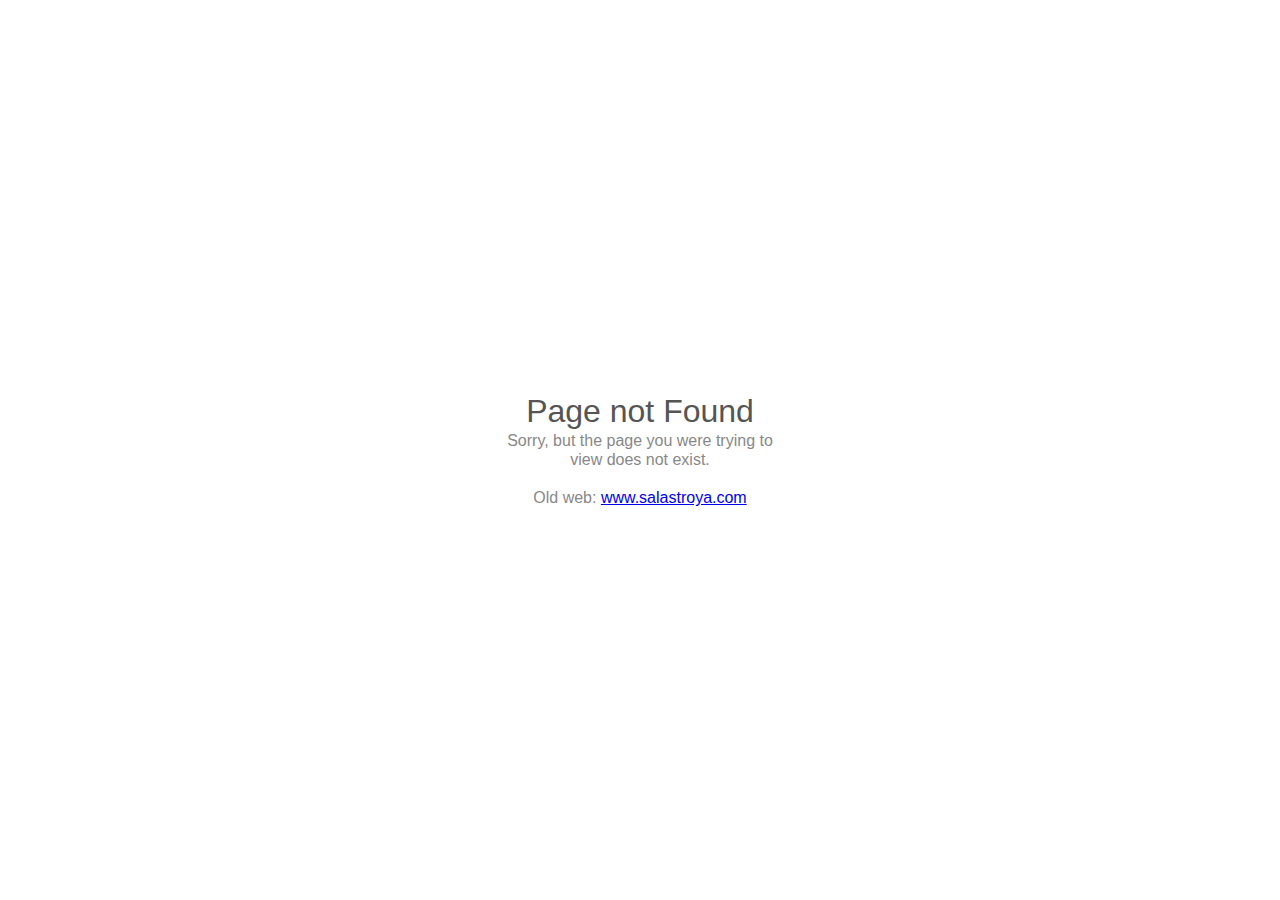
==== index.html @ 86123917 "Create Temp-Home" ====
<!doctype html>
<html lang="en">
<head>
    <meta charset="utf-8">
    <title>Page Not Found</title>
    <meta name="viewport" content="width=device-width, initial-scale=1">
    <style>
        * {
            line-height: 1.2;
            margin: 0;
        }
        html {
            color: #888;
            display: table;
            font-family: sans-serif;
            height: 100%;
            text-align: center;
            width: 100%;
        }
        body {
            display: table-cell;
            vertical-align: middle;
            margin: 2em auto;
        }
        h1 {
            color: #555;
            font-size: 2em;
            font-weight: 400;
        }
        p {
            margin: 0 auto;
            width: 280px;
        }
        @media only screen and (max-width: 280px) {
            body, p {
                width: 95%;
            }
            h1 {
                font-size: 1.5em;
                margin: 0 0 0.3em;
            }
        }
    </style>
</head>
<body>
    <h1>Page not Found</h1>
    <p>Sorry, but the page you were trying to view does not exist.</p>
    <br>
    <p>Old web: <a href="https://www.salastroya.com">www.salastroya.com</a></p>
</body>
</html>
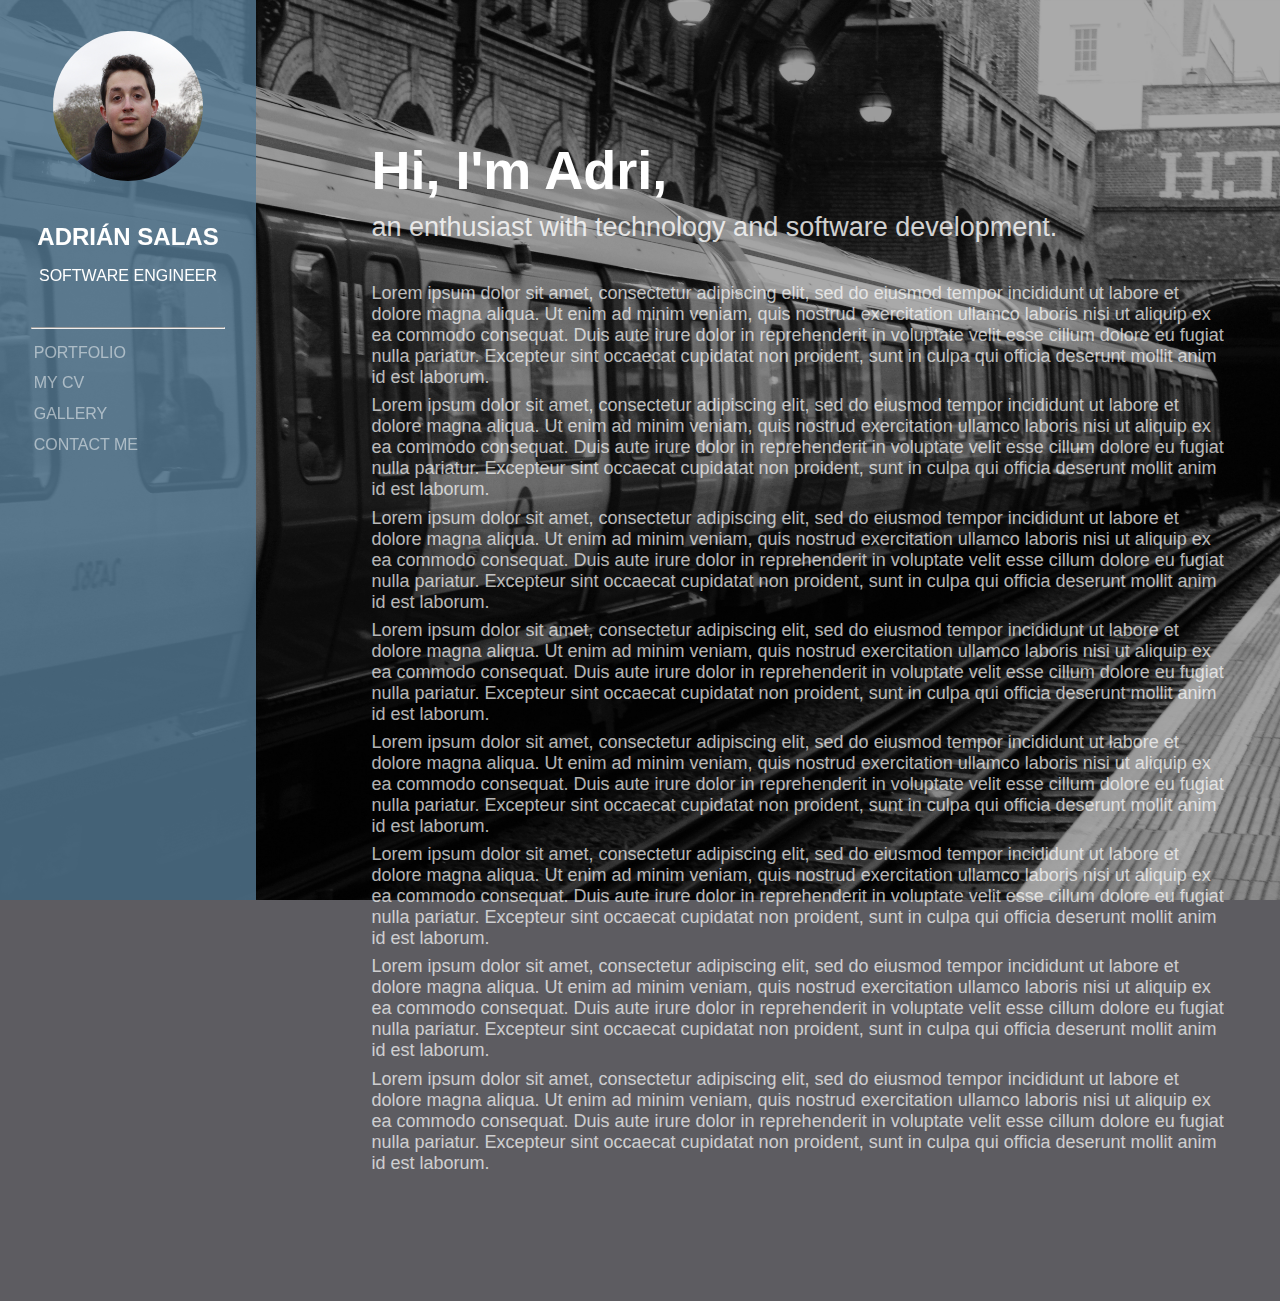
==== commit 2a120755: "Restore index" ====
--- a/index.html
+++ b/index.html
@@ -1,51 +1,238 @@
-<!doctype html>
-<html lang="en">
+<!DOCTYPE html>
+
+<!--
+    Color Pallete:
+    Grey:       #5D5C61
+    Green:      #379683
+    LightBlue:  #7395AE
+    Blue:       #557A95
+    Beige:      #B1A296
+  -->
+
+<html>
+
 <head>
     <meta charset="utf-8">
     <title>Page Not Found</title>
     <meta name="viewport" content="width=device-width, initial-scale=1">
+    <link rel="stylesheet" href="https://use.fontawesome.com/releases/v5.7.2/css/all.css"
+        integrity="sha384-fnmOCqbTlWIlj8LyTjo7mOUStjsKC4pOpQbqyi7RrhN7udi9RwhKkMHpvLbHG9Sr" crossorigin="anonymous">
     <style>
-        * {
-            line-height: 1.2;
-            margin: 0;
-        }
         html {
-            color: #888;
-            display: table;
-            font-family: sans-serif;
-            height: 100%;
+            font-family: Helvetica Neue, Helvetica, Arial, sans-serif;
+            background: url("images/background.jpg") no-repeat top center fixed;
+            -webkit-background-size: cover;
+            -moz-background-size: cover;
+            -o-background-size: cover;
+            background-size: cover;
+            background-color: #5D5C61;
+        }
+
+        .aside {
+            top: 0;
+            bottom: 0;
+            left: 0;
+            position: fixed;
+            overflow: hidden;
+            width: 20%;
+            color: #fff;
+            text-align: left;
+            background-color: #557A95CC;
+        }
+
+        .inner {
+            position: relative;
+            padding: 12%;
+            align-content: center;
+        }
+
+        .cardbox {
+            position: relative;
             text-align: center;
-            width: 100%;
-        }
-        body {
-            display: table-cell;
-            vertical-align: middle;
-            margin: 2em auto;
-        }
-        h1 {
-            color: #555;
-            font-size: 2em;
-            font-weight: 400;
-        }
-        p {
-            margin: 0 auto;
-            width: 280px;
-        }
-        @media only screen and (max-width: 280px) {
-            body, p {
-                width: 95%;
-            }
-            h1 {
-                font-size: 1.5em;
-                margin: 0 0 0.3em;
-            }
+            display: block;
+            -webkit-font-smoothing: antialiased;
+            color: inherit;
+            text-decoration: none;
+        }
+        .cardbox:hover {
+            text-decoration: none;
+        }
+        .cardbox-avatar {
+            border-radius: 50%;
+        }
+        .cardbox-h2 {
+            margin-bottom: 0.2em;
+        }
+
+        .navbar {
+            line-height: 20pt;
+        }
+
+        .navlink {
+            color: #fff;
+            text-decoration: none;
+            opacity: 0.5;
+        }
+
+        .navlink:hover {
+            opacity: 1;
+        }
+
+        .navlink-selected {
+            color: #fff;
+            text-decoration: none;
+            opacity: 1;
+        }
+
+        .social {
+            font-size: 24px;
+            text-decoration: none;
+        }
+
+        .icon {
+            color: #fff;
+            padding-right: 2px;
+            opacity: 0.5;
+        }
+
+        .icon:hover {
+            opacity: 1;
+        }
+
+        .main {
+            margin-left: 25%;
+            font-size: 18px;
+        }
+
+        .home {
+            padding: 10% 5%;
+            color: #fff;
+        }
+
+        .home-title {
+            display: block;
+            font-size: 3em;
+            margin-top: 0.67em;
+            margin-bottom: 0.2em;
+            margin-left: 0;
+            margin-right: 0;
+        }
+
+        .home-subtitle {
+            display: block;
+            font-size: 1.5em;
+            margin-top: 0em;
+            margin-bottom: 1.5em;
+            margin-left: 0;
+            margin-right: 0;
+            opacity: 0.8;
+        }
+
+        .home-p {
+            display: block;
+            font-size: 1em;
+            margin-top: 0.4em;
+            margin-bottom: 0.2em;
+            margin-left: 0;
+            margin-right: 0;
+            opacity: 0.7;
         }
     </style>
 </head>
+
 <body>
-    <h1>Page not Found</h1>
-    <p>Sorry, but the page you were trying to view does not exist.</p>
-    <br>
-    <p>Old web: <a href="https://www.salastroya.com">www.salastroya.com</a></p>
+    <div class='body'>
+        <aside class='aside'>
+            <div class='inner'>
+                <a class='cardbox' href='/'>
+                    <img class='cardbox-avatar' src='images/profile.jpg' width="150px"></img>
+                    <br>
+                    <br>
+                    <h2 class='cardbox-h2'>ADRIÁN SALAS</h2>
+                    <p>SOFTWARE ENGINEER</p>
+                </a>
+                <br>
+                <hr>
+                <div class='navbar'>
+                    <div class='links'>
+                        <table>
+                            <tr>
+                                <td><a href="/portfolio" class="navlink">PORTFOLIO</a></td>
+                            </tr>
+                            <tr>
+                                <td><a href="/" class="navlink">MY CV</a></td>
+                            </tr>
+                            <tr>
+                                <td><a href="/" class="navlink">GALLERY</a></td>
+                            </tr>
+                            <tr>
+                                <td><a href="/" class="navlink">CONTACT ME</a></td>
+                            </tr>
+                        </table>
+                    </div>
+                    <br>
+                    <div class='social'>
+                        <a class="icon" href="mailto:example@gmail.com"><i class="fas fa-envelope"></i></a>
+                        <a class="icon" href="#" target="_blank"><i class="fab fa-linkedin"></i></a>
+                        <a class="icon" href="https://www.github.com" target="_blank"><i
+                                class="fab fa-github-square"></i></a>
+                        <a class="icon" href="https://www.twitter.com" target="_blank"><i
+                                class="fab fa-twitter-square"></i></a>
+                    </div>
+
+                </div>
+
+            </div>
+        </aside>
+
+        <div class='main'>
+            <div class='home'>
+                <p class="home-title"><b>Hi, I'm Adri,</b></p>
+                <p class="home-subtitle">an enthusiast with technology and software development.</p>
+                <p class="home-p">Lorem ipsum dolor sit amet, consectetur adipiscing elit, sed do eiusmod tempor
+                    incididunt ut labore et dolore magna aliqua. Ut enim ad minim veniam, quis nostrud exercitation
+                    ullamco laboris nisi ut aliquip ex ea commodo consequat. Duis aute irure dolor in reprehenderit in
+                    voluptate velit esse cillum dolore eu fugiat nulla pariatur. Excepteur sint occaecat cupidatat non
+                    proident, sunt in culpa qui officia deserunt mollit anim id est laborum.</p>
+                    <p class="home-p">Lorem ipsum dolor sit amet, consectetur adipiscing elit, sed do eiusmod tempor
+                        incididunt ut labore et dolore magna aliqua. Ut enim ad minim veniam, quis nostrud exercitation
+                        ullamco laboris nisi ut aliquip ex ea commodo consequat. Duis aute irure dolor in reprehenderit in
+                        voluptate velit esse cillum dolore eu fugiat nulla pariatur. Excepteur sint occaecat cupidatat non
+                        proident, sunt in culpa qui officia deserunt mollit anim id est laborum.</p>
+                        <p class="home-p">Lorem ipsum dolor sit amet, consectetur adipiscing elit, sed do eiusmod tempor
+                            incididunt ut labore et dolore magna aliqua. Ut enim ad minim veniam, quis nostrud exercitation
+                            ullamco laboris nisi ut aliquip ex ea commodo consequat. Duis aute irure dolor in reprehenderit in
+                            voluptate velit esse cillum dolore eu fugiat nulla pariatur. Excepteur sint occaecat cupidatat non
+                            proident, sunt in culpa qui officia deserunt mollit anim id est laborum.</p>
+                            <p class="home-p">Lorem ipsum dolor sit amet, consectetur adipiscing elit, sed do eiusmod tempor
+                                incididunt ut labore et dolore magna aliqua. Ut enim ad minim veniam, quis nostrud exercitation
+                                ullamco laboris nisi ut aliquip ex ea commodo consequat. Duis aute irure dolor in reprehenderit in
+                                voluptate velit esse cillum dolore eu fugiat nulla pariatur. Excepteur sint occaecat cupidatat non
+                                proident, sunt in culpa qui officia deserunt mollit anim id est laborum.</p>
+                                <p class="home-p">Lorem ipsum dolor sit amet, consectetur adipiscing elit, sed do eiusmod tempor
+                                    incididunt ut labore et dolore magna aliqua. Ut enim ad minim veniam, quis nostrud exercitation
+                                    ullamco laboris nisi ut aliquip ex ea commodo consequat. Duis aute irure dolor in reprehenderit in
+                                    voluptate velit esse cillum dolore eu fugiat nulla pariatur. Excepteur sint occaecat cupidatat non
+                                    proident, sunt in culpa qui officia deserunt mollit anim id est laborum.</p>
+                                    <p class="home-p">Lorem ipsum dolor sit amet, consectetur adipiscing elit, sed do eiusmod tempor
+                                        incididunt ut labore et dolore magna aliqua. Ut enim ad minim veniam, quis nostrud exercitation
+                                        ullamco laboris nisi ut aliquip ex ea commodo consequat. Duis aute irure dolor in reprehenderit in
+                                        voluptate velit esse cillum dolore eu fugiat nulla pariatur. Excepteur sint occaecat cupidatat non
+                                        proident, sunt in culpa qui officia deserunt mollit anim id est laborum.</p>
+                                        <p class="home-p">Lorem ipsum dolor sit amet, consectetur adipiscing elit, sed do eiusmod tempor
+                                            incididunt ut labore et dolore magna aliqua. Ut enim ad minim veniam, quis nostrud exercitation
+                                            ullamco laboris nisi ut aliquip ex ea commodo consequat. Duis aute irure dolor in reprehenderit in
+                                            voluptate velit esse cillum dolore eu fugiat nulla pariatur. Excepteur sint occaecat cupidatat non
+                                            proident, sunt in culpa qui officia deserunt mollit anim id est laborum.</p>
+                                            <p class="home-p">Lorem ipsum dolor sit amet, consectetur adipiscing elit, sed do eiusmod tempor
+                                                incididunt ut labore et dolore magna aliqua. Ut enim ad minim veniam, quis nostrud exercitation
+                                                ullamco laboris nisi ut aliquip ex ea commodo consequat. Duis aute irure dolor in reprehenderit in
+                                                voluptate velit esse cillum dolore eu fugiat nulla pariatur. Excepteur sint occaecat cupidatat non
+                                                proident, sunt in culpa qui officia deserunt mollit anim id est laborum.</p>
+                <br>
+            </div>
+        </div>
+    </div>
 </body>
+
 </html>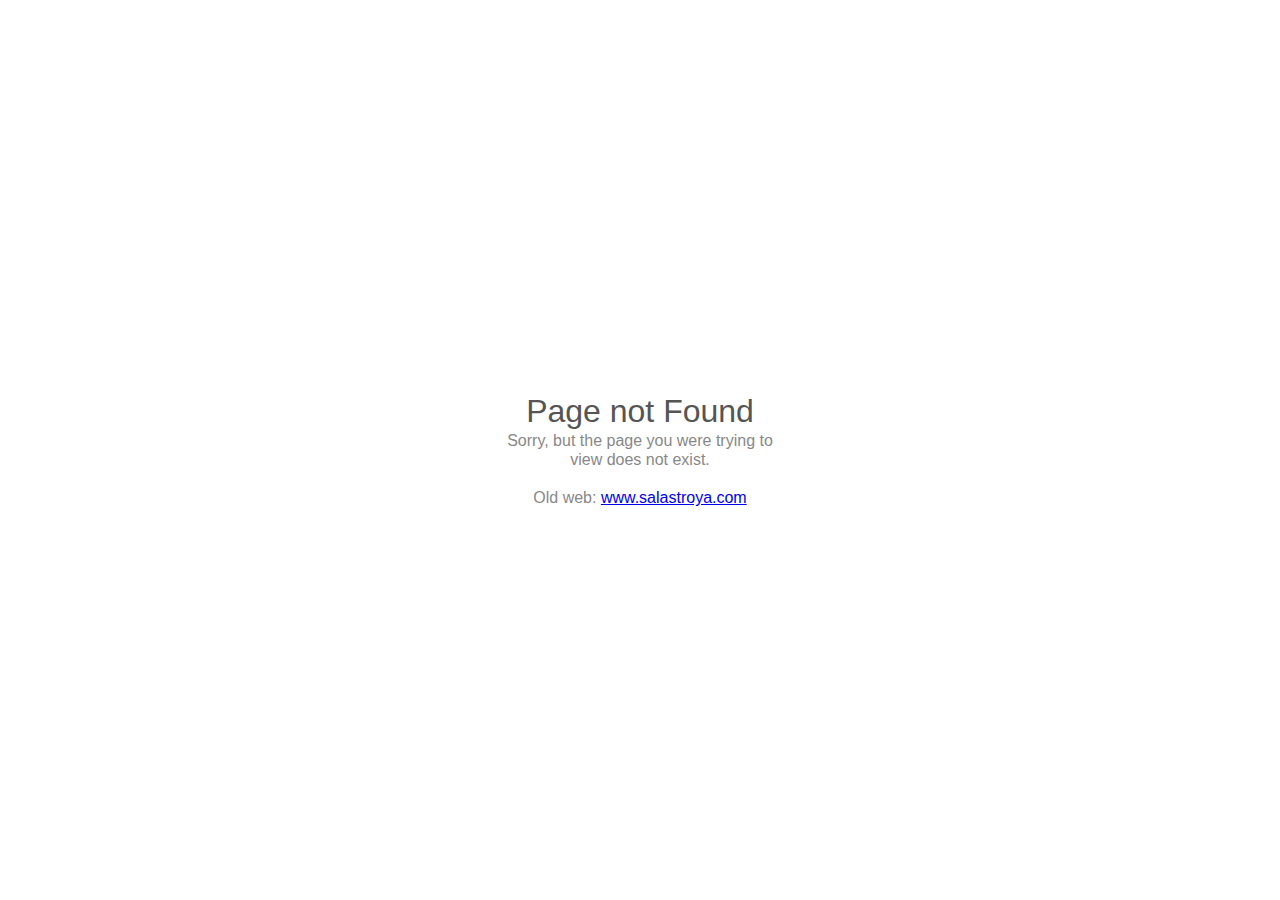
==== commit 6a5e3030: "Make 404 to index" ====
--- a/index.html
+++ b/index.html
@@ -1,238 +1,51 @@
-<!DOCTYPE html>
-
-<!--
-    Color Pallete:
-    Grey:       #5D5C61
-    Green:      #379683
-    LightBlue:  #7395AE
-    Blue:       #557A95
-    Beige:      #B1A296
-  -->
-
-<html>
-
+<!doctype html>
+<html lang="en">
 <head>
     <meta charset="utf-8">
     <title>Page Not Found</title>
     <meta name="viewport" content="width=device-width, initial-scale=1">
-    <link rel="stylesheet" href="https://use.fontawesome.com/releases/v5.7.2/css/all.css"
-        integrity="sha384-fnmOCqbTlWIlj8LyTjo7mOUStjsKC4pOpQbqyi7RrhN7udi9RwhKkMHpvLbHG9Sr" crossorigin="anonymous">
     <style>
+        * {
+            line-height: 1.2;
+            margin: 0;
+        }
         html {
-            font-family: Helvetica Neue, Helvetica, Arial, sans-serif;
-            background: url("images/background.jpg") no-repeat top center fixed;
-            -webkit-background-size: cover;
-            -moz-background-size: cover;
-            -o-background-size: cover;
-            background-size: cover;
-            background-color: #5D5C61;
+            color: #888;
+            display: table;
+            font-family: sans-serif;
+            height: 100%;
+            text-align: center;
+            width: 100%;
         }
-
-        .aside {
-            top: 0;
-            bottom: 0;
-            left: 0;
-            position: fixed;
-            overflow: hidden;
-            width: 20%;
-            color: #fff;
-            text-align: left;
-            background-color: #557A95CC;
+        body {
+            display: table-cell;
+            vertical-align: middle;
+            margin: 2em auto;
         }
-
-        .inner {
-            position: relative;
-            padding: 12%;
-            align-content: center;
+        h1 {
+            color: #555;
+            font-size: 2em;
+            font-weight: 400;
         }
-
-        .cardbox {
-            position: relative;
-            text-align: center;
-            display: block;
-            -webkit-font-smoothing: antialiased;
-            color: inherit;
-            text-decoration: none;
+        p {
+            margin: 0 auto;
+            width: 280px;
         }
-        .cardbox:hover {
-            text-decoration: none;
-        }
-        .cardbox-avatar {
-            border-radius: 50%;
-        }
-        .cardbox-h2 {
-            margin-bottom: 0.2em;
-        }
-
-        .navbar {
-            line-height: 20pt;
-        }
-
-        .navlink {
-            color: #fff;
-            text-decoration: none;
-            opacity: 0.5;
-        }
-
-        .navlink:hover {
-            opacity: 1;
-        }
-
-        .navlink-selected {
-            color: #fff;
-            text-decoration: none;
-            opacity: 1;
-        }
-
-        .social {
-            font-size: 24px;
-            text-decoration: none;
-        }
-
-        .icon {
-            color: #fff;
-            padding-right: 2px;
-            opacity: 0.5;
-        }
-
-        .icon:hover {
-            opacity: 1;
-        }
-
-        .main {
-            margin-left: 25%;
-            font-size: 18px;
-        }
-
-        .home {
-            padding: 10% 5%;
-            color: #fff;
-        }
-
-        .home-title {
-            display: block;
-            font-size: 3em;
-            margin-top: 0.67em;
-            margin-bottom: 0.2em;
-            margin-left: 0;
-            margin-right: 0;
-        }
-
-        .home-subtitle {
-            display: block;
-            font-size: 1.5em;
-            margin-top: 0em;
-            margin-bottom: 1.5em;
-            margin-left: 0;
-            margin-right: 0;
-            opacity: 0.8;
-        }
-
-        .home-p {
-            display: block;
-            font-size: 1em;
-            margin-top: 0.4em;
-            margin-bottom: 0.2em;
-            margin-left: 0;
-            margin-right: 0;
-            opacity: 0.7;
+        @media only screen and (max-width: 280px) {
+            body, p {
+                width: 95%;
+            }
+            h1 {
+                font-size: 1.5em;
+                margin: 0 0 0.3em;
+            }
         }
     </style>
 </head>
-
 <body>
-    <div class='body'>
-        <aside class='aside'>
-            <div class='inner'>
-                <a class='cardbox' href='/'>
-                    <img class='cardbox-avatar' src='images/profile.jpg' width="150px"></img>
-                    <br>
-                    <br>
-                    <h2 class='cardbox-h2'>ADRIÁN SALAS</h2>
-                    <p>SOFTWARE ENGINEER</p>
-                </a>
-                <br>
-                <hr>
-                <div class='navbar'>
-                    <div class='links'>
-                        <table>
-                            <tr>
-                                <td><a href="/portfolio" class="navlink">PORTFOLIO</a></td>
-                            </tr>
-                            <tr>
-                                <td><a href="/" class="navlink">MY CV</a></td>
-                            </tr>
-                            <tr>
-                                <td><a href="/" class="navlink">GALLERY</a></td>
-                            </tr>
-                            <tr>
-                                <td><a href="/" class="navlink">CONTACT ME</a></td>
-                            </tr>
-                        </table>
-                    </div>
-                    <br>
-                    <div class='social'>
-                        <a class="icon" href="mailto:example@gmail.com"><i class="fas fa-envelope"></i></a>
-                        <a class="icon" href="#" target="_blank"><i class="fab fa-linkedin"></i></a>
-                        <a class="icon" href="https://www.github.com" target="_blank"><i
-                                class="fab fa-github-square"></i></a>
-                        <a class="icon" href="https://www.twitter.com" target="_blank"><i
-                                class="fab fa-twitter-square"></i></a>
-                    </div>
-
-                </div>
-
-            </div>
-        </aside>
-
-        <div class='main'>
-            <div class='home'>
-                <p class="home-title"><b>Hi, I'm Adri,</b></p>
-                <p class="home-subtitle">an enthusiast with technology and software development.</p>
-                <p class="home-p">Lorem ipsum dolor sit amet, consectetur adipiscing elit, sed do eiusmod tempor
-                    incididunt ut labore et dolore magna aliqua. Ut enim ad minim veniam, quis nostrud exercitation
-                    ullamco laboris nisi ut aliquip ex ea commodo consequat. Duis aute irure dolor in reprehenderit in
-                    voluptate velit esse cillum dolore eu fugiat nulla pariatur. Excepteur sint occaecat cupidatat non
-                    proident, sunt in culpa qui officia deserunt mollit anim id est laborum.</p>
-                    <p class="home-p">Lorem ipsum dolor sit amet, consectetur adipiscing elit, sed do eiusmod tempor
-                        incididunt ut labore et dolore magna aliqua. Ut enim ad minim veniam, quis nostrud exercitation
-                        ullamco laboris nisi ut aliquip ex ea commodo consequat. Duis aute irure dolor in reprehenderit in
-                        voluptate velit esse cillum dolore eu fugiat nulla pariatur. Excepteur sint occaecat cupidatat non
-                        proident, sunt in culpa qui officia deserunt mollit anim id est laborum.</p>
-                        <p class="home-p">Lorem ipsum dolor sit amet, consectetur adipiscing elit, sed do eiusmod tempor
-                            incididunt ut labore et dolore magna aliqua. Ut enim ad minim veniam, quis nostrud exercitation
-                            ullamco laboris nisi ut aliquip ex ea commodo consequat. Duis aute irure dolor in reprehenderit in
-                            voluptate velit esse cillum dolore eu fugiat nulla pariatur. Excepteur sint occaecat cupidatat non
-                            proident, sunt in culpa qui officia deserunt mollit anim id est laborum.</p>
-                            <p class="home-p">Lorem ipsum dolor sit amet, consectetur adipiscing elit, sed do eiusmod tempor
-                                incididunt ut labore et dolore magna aliqua. Ut enim ad minim veniam, quis nostrud exercitation
-                                ullamco laboris nisi ut aliquip ex ea commodo consequat. Duis aute irure dolor in reprehenderit in
-                                voluptate velit esse cillum dolore eu fugiat nulla pariatur. Excepteur sint occaecat cupidatat non
-                                proident, sunt in culpa qui officia deserunt mollit anim id est laborum.</p>
-                                <p class="home-p">Lorem ipsum dolor sit amet, consectetur adipiscing elit, sed do eiusmod tempor
-                                    incididunt ut labore et dolore magna aliqua. Ut enim ad minim veniam, quis nostrud exercitation
-                                    ullamco laboris nisi ut aliquip ex ea commodo consequat. Duis aute irure dolor in reprehenderit in
-                                    voluptate velit esse cillum dolore eu fugiat nulla pariatur. Excepteur sint occaecat cupidatat non
-                                    proident, sunt in culpa qui officia deserunt mollit anim id est laborum.</p>
-                                    <p class="home-p">Lorem ipsum dolor sit amet, consectetur adipiscing elit, sed do eiusmod tempor
-                                        incididunt ut labore et dolore magna aliqua. Ut enim ad minim veniam, quis nostrud exercitation
-                                        ullamco laboris nisi ut aliquip ex ea commodo consequat. Duis aute irure dolor in reprehenderit in
-                                        voluptate velit esse cillum dolore eu fugiat nulla pariatur. Excepteur sint occaecat cupidatat non
-                                        proident, sunt in culpa qui officia deserunt mollit anim id est laborum.</p>
-                                        <p class="home-p">Lorem ipsum dolor sit amet, consectetur adipiscing elit, sed do eiusmod tempor
-                                            incididunt ut labore et dolore magna aliqua. Ut enim ad minim veniam, quis nostrud exercitation
-                                            ullamco laboris nisi ut aliquip ex ea commodo consequat. Duis aute irure dolor in reprehenderit in
-                                            voluptate velit esse cillum dolore eu fugiat nulla pariatur. Excepteur sint occaecat cupidatat non
-                                            proident, sunt in culpa qui officia deserunt mollit anim id est laborum.</p>
-                                            <p class="home-p">Lorem ipsum dolor sit amet, consectetur adipiscing elit, sed do eiusmod tempor
-                                                incididunt ut labore et dolore magna aliqua. Ut enim ad minim veniam, quis nostrud exercitation
-                                                ullamco laboris nisi ut aliquip ex ea commodo consequat. Duis aute irure dolor in reprehenderit in
-                                                voluptate velit esse cillum dolore eu fugiat nulla pariatur. Excepteur sint occaecat cupidatat non
-                                                proident, sunt in culpa qui officia deserunt mollit anim id est laborum.</p>
-                <br>
-            </div>
-        </div>
-    </div>
+    <h1>Page not Found</h1>
+    <p>Sorry, but the page you were trying to view does not exist.</p>
+    <br>
+    <p>Old web: <a href="https://www.salastroya.com">www.salastroya.com</a></p>
 </body>
-
 </html>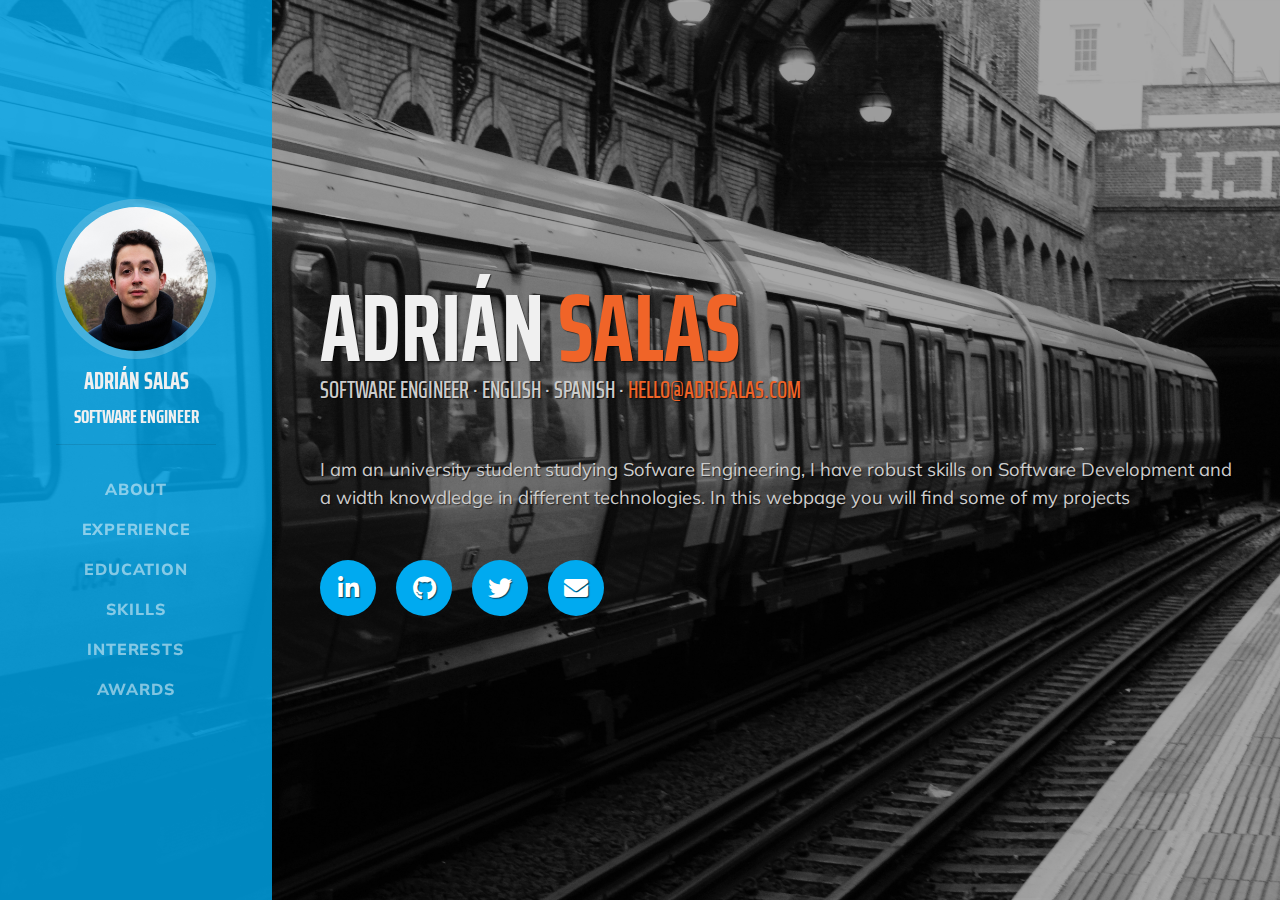
==== commit d993ae56: "HomePage updated" ====
--- a/index.html
+++ b/index.html
@@ -1,51 +1,108 @@
-<!doctype html>
+<!DOCTYPE html>
 <html lang="en">
+
 <head>
-    <meta charset="utf-8">
-    <title>Page Not Found</title>
-    <meta name="viewport" content="width=device-width, initial-scale=1">
-    <style>
-        * {
-            line-height: 1.2;
-            margin: 0;
-        }
-        html {
-            color: #888;
-            display: table;
-            font-family: sans-serif;
-            height: 100%;
-            text-align: center;
-            width: 100%;
-        }
-        body {
-            display: table-cell;
-            vertical-align: middle;
-            margin: 2em auto;
-        }
-        h1 {
-            color: #555;
-            font-size: 2em;
-            font-weight: 400;
-        }
-        p {
-            margin: 0 auto;
-            width: 280px;
-        }
-        @media only screen and (max-width: 280px) {
-            body, p {
-                width: 95%;
-            }
-            h1 {
-                font-size: 1.5em;
-                margin: 0 0 0.3em;
-            }
-        }
-    </style>
+
+  <meta charset="utf-8">
+  <meta name="viewport" content="width=device-width, initial-scale=1, shrink-to-fit=no">
+  <meta name="description"
+    content="Adrián Salas Troya is a Software Engineer specialized in agile methodologies. This webpage is his portfolio">
+  <meta name="keywords" content="Adrián, Salas, Troya, Software, Engineer">
+  <meta name="author" content="Adrian Salas">
+
+  <title>Adrian Salas - About</title>
+
+  <link href="dist/bootstrap/css/bootstrap.min.css" rel="stylesheet">
+  <link href="https://fonts.googleapis.com/css?family=Saira+Extra+Condensed:500,700" rel="stylesheet">
+  <link href="https://fonts.googleapis.com/css?family=Muli:400,400i,800,800i" rel="stylesheet">
+  <link href="dist/fontawesome-free/css/all.min.css" rel="stylesheet">
+  <link href="css/home.css" rel="stylesheet">
+
 </head>
-<body>
-    <h1>Page not Found</h1>
-    <p>Sorry, but the page you were trying to view does not exist.</p>
-    <br>
-    <p>Old web: <a href="https://www.salastroya.com">www.salastroya.com</a></p>
+
+<body id="page-top bg">
+  <nav class="navbar navbar-expand-lg navbar-dark bg-primary fixed-top" id="sideNav">
+    <a class="navbar-brand js-scroll-trigger" href="#">
+      <span class="d-block d-lg-none">Adrián Salas</span>
+      <span class="d-none d-lg-block">
+        <img class="img-fluid img-profile rounded-circle mx-auto mb-2" src="img/profile2.jpg" alt="">
+        <h4>ADRIÁN SALAS</h4>
+        <h5>SOFTWARE ENGINEER</h5>
+        <hr>
+      </span>
+    </a>
+    <button class="navbar-toggler" type="button" data-toggle="collapse" data-target="#navbarSupportedContent"
+      aria-controls="navbarSupportedContent" aria-expanded="false" aria-label="Toggle navigation">
+      <span class="navbar-toggler-icon"></span>
+    </button>
+    <div class="collapse navbar-collapse" id="navbarSupportedContent">
+      <ul class="navbar-nav">
+        <li class="nav-item">
+          <a class="nav-link js-scroll-trigger" href="#about">About</a>
+        </li>
+        <li class="nav-item">
+          <a class="nav-link js-scroll-trigger" href="#experience">Experience</a>
+        </li>
+        <li class="nav-item">
+          <a class="nav-link js-scroll-trigger" href="#education">Education</a>
+        </li>
+        <li class="nav-item">
+          <a class="nav-link js-scroll-trigger" href="#skills">Skills</a>
+        </li>
+        <li class="nav-item">
+          <a class="nav-link js-scroll-trigger" href="#interests">Interests</a>
+        </li>
+        <li class="nav-item">
+          <a class="nav-link js-scroll-trigger" href="#awards">Awards</a>
+        </li>
+      </ul>
+    </div>
+  </nav>
+
+  <div class="container-fluid p-0 main-text-home">
+
+    <section class="resume-section p-3 p-lg-5 d-flex align-items-center" id="about">
+      <div class="w-100">
+        <h1 class="mb-0">Adrián
+          <span class="text-primary">Salas</span>
+        </h1>
+        <div class="subheading mb-5">Software Engineer · English · Spanish ·
+          <a id='email'></a>
+        </div>
+        <p class="lead mb-5">I am an university student studying Sofware Engineering, I have robust skills on Software
+          Development and a width knowdledge in different technologies. In this webpage you will find some of my
+          projects</p>
+        <div class="social-icons">
+          <a href="https://es.linkedin.com/in/adrisalas">
+            <i class="fab fa-linkedin-in"></i>
+          </a>
+          <a href="https://github.com/adrisalas">
+            <i class="fab fa-github"></i>
+          </a>
+          <a href="https://twitter.com/adrisalas_">
+            <i class="fab fa-twitter"></i>
+          </a>
+          <a id='emailIcon'>
+            <i class="fa fa-envelope"></i>
+          </a>
+        </div>
+      </div>
+    </section>
+
+  </div>
+
 </body>
+<script src="dist/jquery/jquery.min.js"></script>
+<script src="dist/bootstrap/js/bootstrap.bundle.min.js"></script>
+<script src="dist/jquery-easing/jquery.easing.min.js"></script>
+<script src="js/postcard.js"></script>
+<script>
+  var a = document.getElementById("email");
+  var linkText = postcard();
+  a.innerHTML = linkText;
+  a.href = "mailto:" + linkText;
+  a = document.getElementById("emailIcon");
+  a.href = "mailto:" + linkText;
+</script>
+
 </html>--- a/dist/fontawesome-free/css/all.min.css
+++ b/dist/fontawesome-free/css/all.min.css
@@ -0,0 +1,5 @@
+/*!
+ * Font Awesome Free 5.8.1 by @fontawesome - https://fontawesome.com
+ * License - https://fontawesome.com/license/free (Icons: CC BY 4.0, Fonts: SIL OFL 1.1, Code: MIT License)
+ */
+.fa,.fab,.fal,.far,.fas{-moz-osx-font-smoothing:grayscale;-webkit-font-smoothing:antialiased;display:inline-block;font-style:normal;font-variant:normal;text-rendering:auto;line-height:1}.fa-lg{font-size:1.33333em;line-height:.75em;vertical-align:-.0667em}.fa-xs{font-size:.75em}.fa-sm{font-size:.875em}.fa-1x{font-size:1em}.fa-2x{font-size:2em}.fa-3x{font-size:3em}.fa-4x{font-size:4em}.fa-5x{font-size:5em}.fa-6x{font-size:6em}.fa-7x{font-size:7em}.fa-8x{font-size:8em}.fa-9x{font-size:9em}.fa-10x{font-size:10em}.fa-fw{text-align:center;width:1.25em}.fa-ul{list-style-type:none;margin-left:2.5em;padding-left:0}.fa-ul>li{position:relative}.fa-li{left:-2em;position:absolute;text-align:center;width:2em;line-height:inherit}.fa-border{border:.08em solid #eee;border-radius:.1em;padding:.2em .25em .15em}.fa-pull-left{float:left}.fa-pull-right{float:right}.fa.fa-pull-left,.fab.fa-pull-left,.fal.fa-pull-left,.far.fa-pull-left,.fas.fa-pull-left{margin-right:.3em}.fa.fa-pull-right,.fab.fa-pull-right,.fal.fa-pull-right,.far.fa-pull-right,.fas.fa-pull-right{margin-left:.3em}.fa-spin{animation:fa-spin 2s infinite linear}.fa-pulse{animation:fa-spin 1s infinite steps(8)}@keyframes fa-spin{0%{transform:rotate(0deg)}to{transform:rotate(1turn)}}.fa-rotate-90{-ms-filter:"progid:DXImageTransform.Microsoft.BasicImage(rotation=1)";transform:rotate(90deg)}.fa-rotate-180{-ms-filter:"progid:DXImageTransform.Microsoft.BasicImage(rotation=2)";transform:rotate(180deg)}.fa-rotate-270{-ms-filter:"progid:DXImageTransform.Microsoft.BasicImage(rotation=3)";transform:rotate(270deg)}.fa-flip-horizontal{-ms-filter:"progid:DXImageTransform.Microsoft.BasicImage(rotation=0, mirror=1)";transform:scaleX(-1)}.fa-flip-vertical{transform:scaleY(-1)}.fa-flip-both,.fa-flip-horizontal.fa-flip-vertical,.fa-flip-vertical{-ms-filter:"progid:DXImageTransform.Microsoft.BasicImage(rotation=2, mirror=1)"}.fa-flip-both,.fa-flip-horizontal.fa-flip-vertical{transform:scale(-1)}:root .fa-flip-both,:root .fa-flip-horizontal,:root .fa-flip-vertical,:root .fa-rotate-90,:root .fa-rotate-180,:root .fa-rotate-270{filter:none}.fa-stack{display:inline-block;height:2em;line-height:2em;position:relative;vertical-align:middle;width:2.5em}.fa-stack-1x,.fa-stack-2x{left:0;position:absolute;text-align:center;width:100%}.fa-stack-1x{line-height:inherit}.fa-stack-2x{font-size:2em}.fa-inverse{color:#fff}.fa-500px:before{content:"\f26e"}.fa-accessible-icon:before{content:"\f368"}.fa-accusoft:before{content:"\f369"}.fa-acquisitions-incorporated:before{content:"\f6af"}.fa-ad:before{content:"\f641"}.fa-address-book:before{content:"\f2b9"}.fa-address-card:before{content:"\f2bb"}.fa-adjust:before{content:"\f042"}.fa-adn:before{content:"\f170"}.fa-adobe:before{content:"\f778"}.fa-adversal:before{content:"\f36a"}.fa-affiliatetheme:before{content:"\f36b"}.fa-air-freshener:before{content:"\f5d0"}.fa-airbnb:before{content:"\f834"}.fa-algolia:before{content:"\f36c"}.fa-align-center:before{content:"\f037"}.fa-align-justify:before{content:"\f039"}.fa-align-left:before{content:"\f036"}.fa-align-right:before{content:"\f038"}.fa-alipay:before{content:"\f642"}.fa-allergies:before{content:"\f461"}.fa-amazon:before{content:"\f270"}.fa-amazon-pay:before{content:"\f42c"}.fa-ambulance:before{content:"\f0f9"}.fa-american-sign-language-interpreting:before{content:"\f2a3"}.fa-amilia:before{content:"\f36d"}.fa-anchor:before{content:"\f13d"}.fa-android:before{content:"\f17b"}.fa-angellist:before{content:"\f209"}.fa-angle-double-down:before{content:"\f103"}.fa-angle-double-left:before{content:"\f100"}.fa-angle-double-right:before{content:"\f101"}.fa-angle-double-up:before{content:"\f102"}.fa-angle-down:before{content:"\f107"}.fa-angle-left:before{content:"\f104"}.fa-angle-right:before{content:"\f105"}.fa-angle-up:before{content:"\f106"}.fa-angry:before{content:"\f556"}.fa-angrycreative:before{content:"\f36e"}.fa-angular:before{content:"\f420"}.fa-ankh:before{content:"\f644"}.fa-app-store:before{content:"\f36f"}.fa-app-store-ios:before{content:"\f370"}.fa-apper:before{content:"\f371"}.fa-apple:before{content:"\f179"}.fa-apple-alt:before{content:"\f5d1"}.fa-apple-pay:before{content:"\f415"}.fa-archive:before{content:"\f187"}.fa-archway:before{content:"\f557"}.fa-arrow-alt-circle-down:before{content:"\f358"}.fa-arrow-alt-circle-left:before{content:"\f359"}.fa-arrow-alt-circle-right:before{content:"\f35a"}.fa-arrow-alt-circle-up:before{content:"\f35b"}.fa-arrow-circle-down:before{content:"\f0ab"}.fa-arrow-circle-left:before{content:"\f0a8"}.fa-arrow-circle-right:before{content:"\f0a9"}.fa-arrow-circle-up:before{content:"\f0aa"}.fa-arrow-down:before{content:"\f063"}.fa-arrow-left:before{content:"\f060"}.fa-arrow-right:before{content:"\f061"}.fa-arrow-up:before{content:"\f062"}.fa-arrows-alt:before{content:"\f0b2"}.fa-arrows-alt-h:before{content:"\f337"}.fa-arrows-alt-v:before{content:"\f338"}.fa-artstation:before{content:"\f77a"}.fa-assistive-listening-systems:before{content:"\f2a2"}.fa-asterisk:before{content:"\f069"}.fa-asymmetrik:before{content:"\f372"}.fa-at:before{content:"\f1fa"}.fa-atlas:before{content:"\f558"}.fa-atlassian:before{content:"\f77b"}.fa-atom:before{content:"\f5d2"}.fa-audible:before{content:"\f373"}.fa-audio-description:before{content:"\f29e"}.fa-autoprefixer:before{content:"\f41c"}.fa-avianex:before{content:"\f374"}.fa-aviato:before{content:"\f421"}.fa-award:before{content:"\f559"}.fa-aws:before{content:"\f375"}.fa-baby:before{content:"\f77c"}.fa-baby-carriage:before{content:"\f77d"}.fa-backspace:before{content:"\f55a"}.fa-backward:before{content:"\f04a"}.fa-bacon:before{content:"\f7e5"}.fa-balance-scale:before{content:"\f24e"}.fa-ban:before{content:"\f05e"}.fa-band-aid:before{content:"\f462"}.fa-bandcamp:before{content:"\f2d5"}.fa-barcode:before{content:"\f02a"}.fa-bars:before{content:"\f0c9"}.fa-baseball-ball:before{content:"\f433"}.fa-basketball-ball:before{content:"\f434"}.fa-bath:before{content:"\f2cd"}.fa-battery-empty:before{content:"\f244"}.fa-battery-full:before{content:"\f240"}.fa-battery-half:before{content:"\f242"}.fa-battery-quarter:before{content:"\f243"}.fa-battery-three-quarters:before{content:"\f241"}.fa-battle-net:before{content:"\f835"}.fa-bed:before{content:"\f236"}.fa-beer:before{content:"\f0fc"}.fa-behance:before{content:"\f1b4"}.fa-behance-square:before{content:"\f1b5"}.fa-bell:before{content:"\f0f3"}.fa-bell-slash:before{content:"\f1f6"}.fa-bezier-curve:before{content:"\f55b"}.fa-bible:before{content:"\f647"}.fa-bicycle:before{content:"\f206"}.fa-bimobject:before{content:"\f378"}.fa-binoculars:before{content:"\f1e5"}.fa-biohazard:before{content:"\f780"}.fa-birthday-cake:before{content:"\f1fd"}.fa-bitbucket:before{content:"\f171"}.fa-bitcoin:before{content:"\f379"}.fa-bity:before{content:"\f37a"}.fa-black-tie:before{content:"\f27e"}.fa-blackberry:before{content:"\f37b"}.fa-blender:before{content:"\f517"}.fa-blender-phone:before{content:"\f6b6"}.fa-blind:before{content:"\f29d"}.fa-blog:before{content:"\f781"}.fa-blogger:before{content:"\f37c"}.fa-blogger-b:before{content:"\f37d"}.fa-bluetooth:before{content:"\f293"}.fa-bluetooth-b:before{content:"\f294"}.fa-bold:before{content:"\f032"}.fa-bolt:before{content:"\f0e7"}.fa-bomb:before{content:"\f1e2"}.fa-bone:before{content:"\f5d7"}.fa-bong:before{content:"\f55c"}.fa-book:before{content:"\f02d"}.fa-book-dead:before{content:"\f6b7"}.fa-book-medical:before{content:"\f7e6"}.fa-book-open:before{content:"\f518"}.fa-book-reader:before{content:"\f5da"}.fa-bookmark:before{content:"\f02e"}.fa-bootstrap:before{content:"\f836"}.fa-bowling-ball:before{content:"\f436"}.fa-box:before{content:"\f466"}.fa-box-open:before{content:"\f49e"}.fa-boxes:before{content:"\f468"}.fa-braille:before{content:"\f2a1"}.fa-brain:before{content:"\f5dc"}.fa-bread-slice:before{content:"\f7ec"}.fa-briefcase:before{content:"\f0b1"}.fa-briefcase-medical:before{content:"\f469"}.fa-broadcast-tower:before{content:"\f519"}.fa-broom:before{content:"\f51a"}.fa-brush:before{content:"\f55d"}.fa-btc:before{content:"\f15a"}.fa-buffer:before{content:"\f837"}.fa-bug:before{content:"\f188"}.fa-building:before{content:"\f1ad"}.fa-bullhorn:before{content:"\f0a1"}.fa-bullseye:before{content:"\f140"}.fa-burn:before{content:"\f46a"}.fa-buromobelexperte:before{content:"\f37f"}.fa-bus:before{content:"\f207"}.fa-bus-alt:before{content:"\f55e"}.fa-business-time:before{content:"\f64a"}.fa-buysellads:before{content:"\f20d"}.fa-calculator:before{content:"\f1ec"}.fa-calendar:before{content:"\f133"}.fa-calendar-alt:before{content:"\f073"}.fa-calendar-check:before{content:"\f274"}.fa-calendar-day:before{content:"\f783"}.fa-calendar-minus:before{content:"\f272"}.fa-calendar-plus:before{content:"\f271"}.fa-calendar-times:before{content:"\f273"}.fa-calendar-week:before{content:"\f784"}.fa-camera:before{content:"\f030"}.fa-camera-retro:before{content:"\f083"}.fa-campground:before{content:"\f6bb"}.fa-canadian-maple-leaf:before{content:"\f785"}.fa-candy-cane:before{content:"\f786"}.fa-cannabis:before{content:"\f55f"}.fa-capsules:before{content:"\f46b"}.fa-car:before{content:"\f1b9"}.fa-car-alt:before{content:"\f5de"}.fa-car-battery:before{content:"\f5df"}.fa-car-crash:before{content:"\f5e1"}.fa-car-side:before{content:"\f5e4"}.fa-caret-down:before{content:"\f0d7"}.fa-caret-left:before{content:"\f0d9"}.fa-caret-right:before{content:"\f0da"}.fa-caret-square-down:before{content:"\f150"}.fa-caret-square-left:before{content:"\f191"}.fa-caret-square-right:before{content:"\f152"}.fa-caret-square-up:before{content:"\f151"}.fa-caret-up:before{content:"\f0d8"}.fa-carrot:before{content:"\f787"}.fa-cart-arrow-down:before{content:"\f218"}.fa-cart-plus:before{content:"\f217"}.fa-cash-register:before{content:"\f788"}.fa-cat:before{content:"\f6be"}.fa-cc-amazon-pay:before{content:"\f42d"}.fa-cc-amex:before{content:"\f1f3"}.fa-cc-apple-pay:before{content:"\f416"}.fa-cc-diners-club:before{content:"\f24c"}.fa-cc-discover:before{content:"\f1f2"}.fa-cc-jcb:before{content:"\f24b"}.fa-cc-mastercard:before{content:"\f1f1"}.fa-cc-paypal:before{content:"\f1f4"}.fa-cc-stripe:before{content:"\f1f5"}.fa-cc-visa:before{content:"\f1f0"}.fa-centercode:before{content:"\f380"}.fa-centos:before{content:"\f789"}.fa-certificate:before{content:"\f0a3"}.fa-chair:before{content:"\f6c0"}.fa-chalkboard:before{content:"\f51b"}.fa-chalkboard-teacher:before{content:"\f51c"}.fa-charging-station:before{content:"\f5e7"}.fa-chart-area:before{content:"\f1fe"}.fa-chart-bar:before{content:"\f080"}.fa-chart-line:before{content:"\f201"}.fa-chart-pie:before{content:"\f200"}.fa-check:before{content:"\f00c"}.fa-check-circle:before{content:"\f058"}.fa-check-double:before{content:"\f560"}.fa-check-square:before{content:"\f14a"}.fa-cheese:before{content:"\f7ef"}.fa-chess:before{content:"\f439"}.fa-chess-bishop:before{content:"\f43a"}.fa-chess-board:before{content:"\f43c"}.fa-chess-king:before{content:"\f43f"}.fa-chess-knight:before{content:"\f441"}.fa-chess-pawn:before{content:"\f443"}.fa-chess-queen:before{content:"\f445"}.fa-chess-rook:before{content:"\f447"}.fa-chevron-circle-down:before{content:"\f13a"}.fa-chevron-circle-left:before{content:"\f137"}.fa-chevron-circle-right:before{content:"\f138"}.fa-chevron-circle-up:before{content:"\f139"}.fa-chevron-down:before{content:"\f078"}.fa-chevron-left:before{content:"\f053"}.fa-chevron-right:before{content:"\f054"}.fa-chevron-up:before{content:"\f077"}.fa-child:before{content:"\f1ae"}.fa-chrome:before{content:"\f268"}.fa-chromecast:before{content:"\f838"}.fa-church:before{content:"\f51d"}.fa-circle:before{content:"\f111"}.fa-circle-notch:before{content:"\f1ce"}.fa-city:before{content:"\f64f"}.fa-clinic-medical:before{content:"\f7f2"}.fa-clipboard:before{content:"\f328"}.fa-clipboard-check:before{content:"\f46c"}.fa-clipboard-list:before{content:"\f46d"}.fa-clock:before{content:"\f017"}.fa-clone:before{content:"\f24d"}.fa-closed-captioning:before{content:"\f20a"}.fa-cloud:before{content:"\f0c2"}.fa-cloud-download-alt:before{content:"\f381"}.fa-cloud-meatball:before{content:"\f73b"}.fa-cloud-moon:before{content:"\f6c3"}.fa-cloud-moon-rain:before{content:"\f73c"}.fa-cloud-rain:before{content:"\f73d"}.fa-cloud-showers-heavy:before{content:"\f740"}.fa-cloud-sun:before{content:"\f6c4"}.fa-cloud-sun-rain:before{content:"\f743"}.fa-cloud-upload-alt:before{content:"\f382"}.fa-cloudscale:before{content:"\f383"}.fa-cloudsmith:before{content:"\f384"}.fa-cloudversify:before{content:"\f385"}.fa-cocktail:before{content:"\f561"}.fa-code:before{content:"\f121"}.fa-code-branch:before{content:"\f126"}.fa-codepen:before{content:"\f1cb"}.fa-codiepie:before{content:"\f284"}.fa-coffee:before{content:"\f0f4"}.fa-cog:before{content:"\f013"}.fa-cogs:before{content:"\f085"}.fa-coins:before{content:"\f51e"}.fa-columns:before{content:"\f0db"}.fa-comment:before{content:"\f075"}.fa-comment-alt:before{content:"\f27a"}.fa-comment-dollar:before{content:"\f651"}.fa-comment-dots:before{content:"\f4ad"}.fa-comment-medical:before{content:"\f7f5"}.fa-comment-slash:before{content:"\f4b3"}.fa-comments:before{content:"\f086"}.fa-comments-dollar:before{content:"\f653"}.fa-compact-disc:before{content:"\f51f"}.fa-compass:before{content:"\f14e"}.fa-compress:before{content:"\f066"}.fa-compress-arrows-alt:before{content:"\f78c"}.fa-concierge-bell:before{content:"\f562"}.fa-confluence:before{content:"\f78d"}.fa-connectdevelop:before{content:"\f20e"}.fa-contao:before{content:"\f26d"}.fa-cookie:before{content:"\f563"}.fa-cookie-bite:before{content:"\f564"}.fa-copy:before{content:"\f0c5"}.fa-copyright:before{content:"\f1f9"}.fa-couch:before{content:"\f4b8"}.fa-cpanel:before{content:"\f388"}.fa-creative-commons:before{content:"\f25e"}.fa-creative-commons-by:before{content:"\f4e7"}.fa-creative-commons-nc:before{content:"\f4e8"}.fa-creative-commons-nc-eu:before{content:"\f4e9"}.fa-creative-commons-nc-jp:before{content:"\f4ea"}.fa-creative-commons-nd:before{content:"\f4eb"}.fa-creative-commons-pd:before{content:"\f4ec"}.fa-creative-commons-pd-alt:before{content:"\f4ed"}.fa-creative-commons-remix:before{content:"\f4ee"}.fa-creative-commons-sa:before{content:"\f4ef"}.fa-creative-commons-sampling:before{content:"\f4f0"}.fa-creative-commons-sampling-plus:before{content:"\f4f1"}.fa-creative-commons-share:before{content:"\f4f2"}.fa-creative-commons-zero:before{content:"\f4f3"}.fa-credit-card:before{content:"\f09d"}.fa-critical-role:before{content:"\f6c9"}.fa-crop:before{content:"\f125"}.fa-crop-alt:before{content:"\f565"}.fa-cross:before{content:"\f654"}.fa-crosshairs:before{content:"\f05b"}.fa-crow:before{content:"\f520"}.fa-crown:before{content:"\f521"}.fa-crutch:before{content:"\f7f7"}.fa-css3:before{content:"\f13c"}.fa-css3-alt:before{content:"\f38b"}.fa-cube:before{content:"\f1b2"}.fa-cubes:before{content:"\f1b3"}.fa-cut:before{content:"\f0c4"}.fa-cuttlefish:before{content:"\f38c"}.fa-d-and-d:before{content:"\f38d"}.fa-d-and-d-beyond:before{content:"\f6ca"}.fa-dashcube:before{content:"\f210"}.fa-database:before{content:"\f1c0"}.fa-deaf:before{content:"\f2a4"}.fa-delicious:before{content:"\f1a5"}.fa-democrat:before{content:"\f747"}.fa-deploydog:before{content:"\f38e"}.fa-deskpro:before{content:"\f38f"}.fa-desktop:before{content:"\f108"}.fa-dev:before{content:"\f6cc"}.fa-deviantart:before{content:"\f1bd"}.fa-dharmachakra:before{content:"\f655"}.fa-dhl:before{content:"\f790"}.fa-diagnoses:before{content:"\f470"}.fa-diaspora:before{content:"\f791"}.fa-dice:before{content:"\f522"}.fa-dice-d20:before{content:"\f6cf"}.fa-dice-d6:before{content:"\f6d1"}.fa-dice-five:before{content:"\f523"}.fa-dice-four:before{content:"\f524"}.fa-dice-one:before{content:"\f525"}.fa-dice-six:before{content:"\f526"}.fa-dice-three:before{content:"\f527"}.fa-dice-two:before{content:"\f528"}.fa-digg:before{content:"\f1a6"}.fa-digital-ocean:before{content:"\f391"}.fa-digital-tachograph:before{content:"\f566"}.fa-directions:before{content:"\f5eb"}.fa-discord:before{content:"\f392"}.fa-discourse:before{content:"\f393"}.fa-divide:before{content:"\f529"}.fa-dizzy:before{content:"\f567"}.fa-dna:before{content:"\f471"}.fa-dochub:before{content:"\f394"}.fa-docker:before{content:"\f395"}.fa-dog:before{content:"\f6d3"}.fa-dollar-sign:before{content:"\f155"}.fa-dolly:before{content:"\f472"}.fa-dolly-flatbed:before{content:"\f474"}.fa-donate:before{content:"\f4b9"}.fa-door-closed:before{content:"\f52a"}.fa-door-open:before{content:"\f52b"}.fa-dot-circle:before{content:"\f192"}.fa-dove:before{content:"\f4ba"}.fa-download:before{content:"\f019"}.fa-draft2digital:before{content:"\f396"}.fa-drafting-compass:before{content:"\f568"}.fa-dragon:before{content:"\f6d5"}.fa-draw-polygon:before{content:"\f5ee"}.fa-dribbble:before{content:"\f17d"}.fa-dribbble-square:before{content:"\f397"}.fa-dropbox:before{content:"\f16b"}.fa-drum:before{content:"\f569"}.fa-drum-steelpan:before{content:"\f56a"}.fa-drumstick-bite:before{content:"\f6d7"}.fa-drupal:before{content:"\f1a9"}.fa-dumbbell:before{content:"\f44b"}.fa-dumpster:before{content:"\f793"}.fa-dumpster-fire:before{content:"\f794"}.fa-dungeon:before{content:"\f6d9"}.fa-dyalog:before{content:"\f399"}.fa-earlybirds:before{content:"\f39a"}.fa-ebay:before{content:"\f4f4"}.fa-edge:before{content:"\f282"}.fa-edit:before{content:"\f044"}.fa-egg:before{content:"\f7fb"}.fa-eject:before{content:"\f052"}.fa-elementor:before{content:"\f430"}.fa-ellipsis-h:before{content:"\f141"}.fa-ellipsis-v:before{content:"\f142"}.fa-ello:before{content:"\f5f1"}.fa-ember:before{content:"\f423"}.fa-empire:before{content:"\f1d1"}.fa-envelope:before{content:"\f0e0"}.fa-envelope-open:before{content:"\f2b6"}.fa-envelope-open-text:before{content:"\f658"}.fa-envelope-square:before{content:"\f199"}.fa-envira:before{content:"\f299"}.fa-equals:before{content:"\f52c"}.fa-eraser:before{content:"\f12d"}.fa-erlang:before{content:"\f39d"}.fa-ethereum:before{content:"\f42e"}.fa-ethernet:before{content:"\f796"}.fa-etsy:before{content:"\f2d7"}.fa-euro-sign:before{content:"\f153"}.fa-evernote:before{content:"\f839"}.fa-exchange-alt:before{content:"\f362"}.fa-exclamation:before{content:"\f12a"}.fa-exclamation-circle:before{content:"\f06a"}.fa-exclamation-triangle:before{content:"\f071"}.fa-expand:before{content:"\f065"}.fa-expand-arrows-alt:before{content:"\f31e"}.fa-expeditedssl:before{content:"\f23e"}.fa-external-link-alt:before{content:"\f35d"}.fa-external-link-square-alt:before{content:"\f360"}.fa-eye:before{content:"\f06e"}.fa-eye-dropper:before{content:"\f1fb"}.fa-eye-slash:before{content:"\f070"}.fa-facebook:before{content:"\f09a"}.fa-facebook-f:before{content:"\f39e"}.fa-facebook-messenger:before{content:"\f39f"}.fa-facebook-square:before{content:"\f082"}.fa-fantasy-flight-games:before{content:"\f6dc"}.fa-fast-backward:before{content:"\f049"}.fa-fast-forward:before{content:"\f050"}.fa-fax:before{content:"\f1ac"}.fa-feather:before{content:"\f52d"}.fa-feather-alt:before{content:"\f56b"}.fa-fedex:before{content:"\f797"}.fa-fedora:before{content:"\f798"}.fa-female:before{content:"\f182"}.fa-fighter-jet:before{content:"\f0fb"}.fa-figma:before{content:"\f799"}.fa-file:before{content:"\f15b"}.fa-file-alt:before{content:"\f15c"}.fa-file-archive:before{content:"\f1c6"}.fa-file-audio:before{content:"\f1c7"}.fa-file-code:before{content:"\f1c9"}.fa-file-contract:before{content:"\f56c"}.fa-file-csv:before{content:"\f6dd"}.fa-file-download:before{content:"\f56d"}.fa-file-excel:before{content:"\f1c3"}.fa-file-export:before{content:"\f56e"}.fa-file-image:before{content:"\f1c5"}.fa-file-import:before{content:"\f56f"}.fa-file-invoice:before{content:"\f570"}.fa-file-invoice-dollar:before{content:"\f571"}.fa-file-medical:before{content:"\f477"}.fa-file-medical-alt:before{content:"\f478"}.fa-file-pdf:before{content:"\f1c1"}.fa-file-powerpoint:before{content:"\f1c4"}.fa-file-prescription:before{content:"\f572"}.fa-file-signature:before{content:"\f573"}.fa-file-upload:before{content:"\f574"}.fa-file-video:before{content:"\f1c8"}.fa-file-word:before{content:"\f1c2"}.fa-fill:before{content:"\f575"}.fa-fill-drip:before{content:"\f576"}.fa-film:before{content:"\f008"}.fa-filter:before{content:"\f0b0"}.fa-fingerprint:before{content:"\f577"}.fa-fire:before{content:"\f06d"}.fa-fire-alt:before{content:"\f7e4"}.fa-fire-extinguisher:before{content:"\f134"}.fa-firefox:before{content:"\f269"}.fa-first-aid:before{content:"\f479"}.fa-first-order:before{content:"\f2b0"}.fa-first-order-alt:before{content:"\f50a"}.fa-firstdraft:before{content:"\f3a1"}.fa-fish:before{content:"\f578"}.fa-fist-raised:before{content:"\f6de"}.fa-flag:before{content:"\f024"}.fa-flag-checkered:before{content:"\f11e"}.fa-flag-usa:before{content:"\f74d"}.fa-flask:before{content:"\f0c3"}.fa-flickr:before{content:"\f16e"}.fa-flipboard:before{content:"\f44d"}.fa-flushed:before{content:"\f579"}.fa-fly:before{content:"\f417"}.fa-folder:before{content:"\f07b"}.fa-folder-minus:before{content:"\f65d"}.fa-folder-open:before{content:"\f07c"}.fa-folder-plus:before{content:"\f65e"}.fa-font:before{content:"\f031"}.fa-font-awesome:before{content:"\f2b4"}.fa-font-awesome-alt:before{content:"\f35c"}.fa-font-awesome-flag:before{content:"\f425"}.fa-font-awesome-logo-full:before{content:"\f4e6"}.fa-fonticons:before{content:"\f280"}.fa-fonticons-fi:before{content:"\f3a2"}.fa-football-ball:before{content:"\f44e"}.fa-fort-awesome:before{content:"\f286"}.fa-fort-awesome-alt:before{content:"\f3a3"}.fa-forumbee:before{content:"\f211"}.fa-forward:before{content:"\f04e"}.fa-foursquare:before{content:"\f180"}.fa-free-code-camp:before{content:"\f2c5"}.fa-freebsd:before{content:"\f3a4"}.fa-frog:before{content:"\f52e"}.fa-frown:before{content:"\f119"}.fa-frown-open:before{content:"\f57a"}.fa-fulcrum:before{content:"\f50b"}.fa-funnel-dollar:before{content:"\f662"}.fa-futbol:before{content:"\f1e3"}.fa-galactic-republic:before{content:"\f50c"}.fa-galactic-senate:before{content:"\f50d"}.fa-gamepad:before{content:"\f11b"}.fa-gas-pump:before{content:"\f52f"}.fa-gavel:before{content:"\f0e3"}.fa-gem:before{content:"\f3a5"}.fa-genderless:before{content:"\f22d"}.fa-get-pocket:before{content:"\f265"}.fa-gg:before{content:"\f260"}.fa-gg-circle:before{content:"\f261"}.fa-ghost:before{content:"\f6e2"}.fa-gift:before{content:"\f06b"}.fa-gifts:before{content:"\f79c"}.fa-git:before{content:"\f1d3"}.fa-git-square:before{content:"\f1d2"}.fa-github:before{content:"\f09b"}.fa-github-alt:before{content:"\f113"}.fa-github-square:before{content:"\f092"}.fa-gitkraken:before{content:"\f3a6"}.fa-gitlab:before{content:"\f296"}.fa-gitter:before{content:"\f426"}.fa-glass-cheers:before{content:"\f79f"}.fa-glass-martini:before{content:"\f000"}.fa-glass-martini-alt:before{content:"\f57b"}.fa-glass-whiskey:before{content:"\f7a0"}.fa-glasses:before{content:"\f530"}.fa-glide:before{content:"\f2a5"}.fa-glide-g:before{content:"\f2a6"}.fa-globe:before{content:"\f0ac"}.fa-globe-africa:before{content:"\f57c"}.fa-globe-americas:before{content:"\f57d"}.fa-globe-asia:before{content:"\f57e"}.fa-globe-europe:before{content:"\f7a2"}.fa-gofore:before{content:"\f3a7"}.fa-golf-ball:before{content:"\f450"}.fa-goodreads:before{content:"\f3a8"}.fa-goodreads-g:before{content:"\f3a9"}.fa-google:before{content:"\f1a0"}.fa-google-drive:before{content:"\f3aa"}.fa-google-play:before{content:"\f3ab"}.fa-google-plus:before{content:"\f2b3"}.fa-google-plus-g:before{content:"\f0d5"}.fa-google-plus-square:before{content:"\f0d4"}.fa-google-wallet:before{content:"\f1ee"}.fa-gopuram:before{content:"\f664"}.fa-graduation-cap:before{content:"\f19d"}.fa-gratipay:before{content:"\f184"}.fa-grav:before{content:"\f2d6"}.fa-greater-than:before{content:"\f531"}.fa-greater-than-equal:before{content:"\f532"}.fa-grimace:before{content:"\f57f"}.fa-grin:before{content:"\f580"}.fa-grin-alt:before{content:"\f581"}.fa-grin-beam:before{content:"\f582"}.fa-grin-beam-sweat:before{content:"\f583"}.fa-grin-hearts:before{content:"\f584"}.fa-grin-squint:before{content:"\f585"}.fa-grin-squint-tears:before{content:"\f586"}.fa-grin-stars:before{content:"\f587"}.fa-grin-tears:before{content:"\f588"}.fa-grin-tongue:before{content:"\f589"}.fa-grin-tongue-squint:before{content:"\f58a"}.fa-grin-tongue-wink:before{content:"\f58b"}.fa-grin-wink:before{content:"\f58c"}.fa-grip-horizontal:before{content:"\f58d"}.fa-grip-lines:before{content:"\f7a4"}.fa-grip-lines-vertical:before{content:"\f7a5"}.fa-grip-vertical:before{content:"\f58e"}.fa-gripfire:before{content:"\f3ac"}.fa-grunt:before{content:"\f3ad"}.fa-guitar:before{content:"\f7a6"}.fa-gulp:before{content:"\f3ae"}.fa-h-square:before{content:"\f0fd"}.fa-hacker-news:before{content:"\f1d4"}.fa-hacker-news-square:before{content:"\f3af"}.fa-hackerrank:before{content:"\f5f7"}.fa-hamburger:before{content:"\f805"}.fa-hammer:before{content:"\f6e3"}.fa-hamsa:before{content:"\f665"}.fa-hand-holding:before{content:"\f4bd"}.fa-hand-holding-heart:before{content:"\f4be"}.fa-hand-holding-usd:before{content:"\f4c0"}.fa-hand-lizard:before{content:"\f258"}.fa-hand-middle-finger:before{content:"\f806"}.fa-hand-paper:before{content:"\f256"}.fa-hand-peace:before{content:"\f25b"}.fa-hand-point-down:before{content:"\f0a7"}.fa-hand-point-left:before{content:"\f0a5"}.fa-hand-point-right:before{content:"\f0a4"}.fa-hand-point-up:before{content:"\f0a6"}.fa-hand-pointer:before{content:"\f25a"}.fa-hand-rock:before{content:"\f255"}.fa-hand-scissors:before{content:"\f257"}.fa-hand-spock:before{content:"\f259"}.fa-hands:before{content:"\f4c2"}.fa-hands-helping:before{content:"\f4c4"}.fa-handshake:before{content:"\f2b5"}.fa-hanukiah:before{content:"\f6e6"}.fa-hard-hat:before{content:"\f807"}.fa-hashtag:before{content:"\f292"}.fa-hat-wizard:before{content:"\f6e8"}.fa-haykal:before{content:"\f666"}.fa-hdd:before{content:"\f0a0"}.fa-heading:before{content:"\f1dc"}.fa-headphones:before{content:"\f025"}.fa-headphones-alt:before{content:"\f58f"}.fa-headset:before{content:"\f590"}.fa-heart:before{content:"\f004"}.fa-heart-broken:before{content:"\f7a9"}.fa-heartbeat:before{content:"\f21e"}.fa-helicopter:before{content:"\f533"}.fa-highlighter:before{content:"\f591"}.fa-hiking:before{content:"\f6ec"}.fa-hippo:before{content:"\f6ed"}.fa-hips:before{content:"\f452"}.fa-hire-a-helper:before{content:"\f3b0"}.fa-history:before{content:"\f1da"}.fa-hockey-puck:before{content:"\f453"}.fa-holly-berry:before{content:"\f7aa"}.fa-home:before{content:"\f015"}.fa-hooli:before{content:"\f427"}.fa-hornbill:before{content:"\f592"}.fa-horse:before{content:"\f6f0"}.fa-horse-head:before{content:"\f7ab"}.fa-hospital:before{content:"\f0f8"}.fa-hospital-alt:before{content:"\f47d"}.fa-hospital-symbol:before{content:"\f47e"}.fa-hot-tub:before{content:"\f593"}.fa-hotdog:before{content:"\f80f"}.fa-hotel:before{content:"\f594"}.fa-hotjar:before{content:"\f3b1"}.fa-hourglass:before{content:"\f254"}.fa-hourglass-end:before{content:"\f253"}.fa-hourglass-half:before{content:"\f252"}.fa-hourglass-start:before{content:"\f251"}.fa-house-damage:before{content:"\f6f1"}.fa-houzz:before{content:"\f27c"}.fa-hryvnia:before{content:"\f6f2"}.fa-html5:before{content:"\f13b"}.fa-hubspot:before{content:"\f3b2"}.fa-i-cursor:before{content:"\f246"}.fa-ice-cream:before{content:"\f810"}.fa-icicles:before{content:"\f7ad"}.fa-id-badge:before{content:"\f2c1"}.fa-id-card:before{content:"\f2c2"}.fa-id-card-alt:before{content:"\f47f"}.fa-igloo:before{content:"\f7ae"}.fa-image:before{content:"\f03e"}.fa-images:before{content:"\f302"}.fa-imdb:before{content:"\f2d8"}.fa-inbox:before{content:"\f01c"}.fa-indent:before{content:"\f03c"}.fa-industry:before{content:"\f275"}.fa-infinity:before{content:"\f534"}.fa-info:before{content:"\f129"}.fa-info-circle:before{content:"\f05a"}.fa-instagram:before{content:"\f16d"}.fa-intercom:before{content:"\f7af"}.fa-internet-explorer:before{content:"\f26b"}.fa-invision:before{content:"\f7b0"}.fa-ioxhost:before{content:"\f208"}.fa-italic:before{content:"\f033"}.fa-itch-io:before{content:"\f83a"}.fa-itunes:before{content:"\f3b4"}.fa-itunes-note:before{content:"\f3b5"}.fa-java:before{content:"\f4e4"}.fa-jedi:before{content:"\f669"}.fa-jedi-order:before{content:"\f50e"}.fa-jenkins:before{content:"\f3b6"}.fa-jira:before{content:"\f7b1"}.fa-joget:before{content:"\f3b7"}.fa-joint:before{content:"\f595"}.fa-joomla:before{content:"\f1aa"}.fa-journal-whills:before{content:"\f66a"}.fa-js:before{content:"\f3b8"}.fa-js-square:before{content:"\f3b9"}.fa-jsfiddle:before{content:"\f1cc"}.fa-kaaba:before{content:"\f66b"}.fa-kaggle:before{content:"\f5fa"}.fa-key:before{content:"\f084"}.fa-keybase:before{content:"\f4f5"}.fa-keyboard:before{content:"\f11c"}.fa-keycdn:before{content:"\f3ba"}.fa-khanda:before{content:"\f66d"}.fa-kickstarter:before{content:"\f3bb"}.fa-kickstarter-k:before{content:"\f3bc"}.fa-kiss:before{content:"\f596"}.fa-kiss-beam:before{content:"\f597"}.fa-kiss-wink-heart:before{content:"\f598"}.fa-kiwi-bird:before{content:"\f535"}.fa-korvue:before{content:"\f42f"}.fa-landmark:before{content:"\f66f"}.fa-language:before{content:"\f1ab"}.fa-laptop:before{content:"\f109"}.fa-laptop-code:before{content:"\f5fc"}.fa-laptop-medical:before{content:"\f812"}.fa-laravel:before{content:"\f3bd"}.fa-lastfm:before{content:"\f202"}.fa-lastfm-square:before{content:"\f203"}.fa-laugh:before{content:"\f599"}.fa-laugh-beam:before{content:"\f59a"}.fa-laugh-squint:before{content:"\f59b"}.fa-laugh-wink:before{content:"\f59c"}.fa-layer-group:before{content:"\f5fd"}.fa-leaf:before{content:"\f06c"}.fa-leanpub:before{content:"\f212"}.fa-lemon:before{content:"\f094"}.fa-less:before{content:"\f41d"}.fa-less-than:before{content:"\f536"}.fa-less-than-equal:before{content:"\f537"}.fa-level-down-alt:before{content:"\f3be"}.fa-level-up-alt:before{content:"\f3bf"}.fa-life-ring:before{content:"\f1cd"}.fa-lightbulb:before{content:"\f0eb"}.fa-line:before{content:"\f3c0"}.fa-link:before{content:"\f0c1"}.fa-linkedin:before{content:"\f08c"}.fa-linkedin-in:before{content:"\f0e1"}.fa-linode:before{content:"\f2b8"}.fa-linux:before{content:"\f17c"}.fa-lira-sign:before{content:"\f195"}.fa-list:before{content:"\f03a"}.fa-list-alt:before{content:"\f022"}.fa-list-ol:before{content:"\f0cb"}.fa-list-ul:before{content:"\f0ca"}.fa-location-arrow:before{content:"\f124"}.fa-lock:before{content:"\f023"}.fa-lock-open:before{content:"\f3c1"}.fa-long-arrow-alt-down:before{content:"\f309"}.fa-long-arrow-alt-left:before{content:"\f30a"}.fa-long-arrow-alt-right:before{content:"\f30b"}.fa-long-arrow-alt-up:before{content:"\f30c"}.fa-low-vision:before{content:"\f2a8"}.fa-luggage-cart:before{content:"\f59d"}.fa-lyft:before{content:"\f3c3"}.fa-magento:before{content:"\f3c4"}.fa-magic:before{content:"\f0d0"}.fa-magnet:before{content:"\f076"}.fa-mail-bulk:before{content:"\f674"}.fa-mailchimp:before{content:"\f59e"}.fa-male:before{content:"\f183"}.fa-mandalorian:before{content:"\f50f"}.fa-map:before{content:"\f279"}.fa-map-marked:before{content:"\f59f"}.fa-map-marked-alt:before{content:"\f5a0"}.fa-map-marker:before{content:"\f041"}.fa-map-marker-alt:before{content:"\f3c5"}.fa-map-pin:before{content:"\f276"}.fa-map-signs:before{content:"\f277"}.fa-markdown:before{content:"\f60f"}.fa-marker:before{content:"\f5a1"}.fa-mars:before{content:"\f222"}.fa-mars-double:before{content:"\f227"}.fa-mars-stroke:before{content:"\f229"}.fa-mars-stroke-h:before{content:"\f22b"}.fa-mars-stroke-v:before{content:"\f22a"}.fa-mask:before{content:"\f6fa"}.fa-mastodon:before{content:"\f4f6"}.fa-maxcdn:before{content:"\f136"}.fa-medal:before{content:"\f5a2"}.fa-medapps:before{content:"\f3c6"}.fa-medium:before{content:"\f23a"}.fa-medium-m:before{content:"\f3c7"}.fa-medkit:before{content:"\f0fa"}.fa-medrt:before{content:"\f3c8"}.fa-meetup:before{content:"\f2e0"}.fa-megaport:before{content:"\f5a3"}.fa-meh:before{content:"\f11a"}.fa-meh-blank:before{content:"\f5a4"}.fa-meh-rolling-eyes:before{content:"\f5a5"}.fa-memory:before{content:"\f538"}.fa-mendeley:before{content:"\f7b3"}.fa-menorah:before{content:"\f676"}.fa-mercury:before{content:"\f223"}.fa-meteor:before{content:"\f753"}.fa-microchip:before{content:"\f2db"}.fa-microphone:before{content:"\f130"}.fa-microphone-alt:before{content:"\f3c9"}.fa-microphone-alt-slash:before{content:"\f539"}.fa-microphone-slash:before{content:"\f131"}.fa-microscope:before{content:"\f610"}.fa-microsoft:before{content:"\f3ca"}.fa-minus:before{content:"\f068"}.fa-minus-circle:before{content:"\f056"}.fa-minus-square:before{content:"\f146"}.fa-mitten:before{content:"\f7b5"}.fa-mix:before{content:"\f3cb"}.fa-mixcloud:before{content:"\f289"}.fa-mizuni:before{content:"\f3cc"}.fa-mobile:before{content:"\f10b"}.fa-mobile-alt:before{content:"\f3cd"}.fa-modx:before{content:"\f285"}.fa-monero:before{content:"\f3d0"}.fa-money-bill:before{content:"\f0d6"}.fa-money-bill-alt:before{content:"\f3d1"}.fa-money-bill-wave:before{content:"\f53a"}.fa-money-bill-wave-alt:before{content:"\f53b"}.fa-money-check:before{content:"\f53c"}.fa-money-check-alt:before{content:"\f53d"}.fa-monument:before{content:"\f5a6"}.fa-moon:before{content:"\f186"}.fa-mortar-pestle:before{content:"\f5a7"}.fa-mosque:before{content:"\f678"}.fa-motorcycle:before{content:"\f21c"}.fa-mountain:before{content:"\f6fc"}.fa-mouse-pointer:before{content:"\f245"}.fa-mug-hot:before{content:"\f7b6"}.fa-music:before{content:"\f001"}.fa-napster:before{content:"\f3d2"}.fa-neos:before{content:"\f612"}.fa-network-wired:before{content:"\f6ff"}.fa-neuter:before{content:"\f22c"}.fa-newspaper:before{content:"\f1ea"}.fa-nimblr:before{content:"\f5a8"}.fa-nintendo-switch:before{content:"\f418"}.fa-node:before{content:"\f419"}.fa-node-js:before{content:"\f3d3"}.fa-not-equal:before{content:"\f53e"}.fa-notes-medical:before{content:"\f481"}.fa-npm:before{content:"\f3d4"}.fa-ns8:before{content:"\f3d5"}.fa-nutritionix:before{content:"\f3d6"}.fa-object-group:before{content:"\f247"}.fa-object-ungroup:before{content:"\f248"}.fa-odnoklassniki:before{content:"\f263"}.fa-odnoklassniki-square:before{content:"\f264"}.fa-oil-can:before{content:"\f613"}.fa-old-republic:before{content:"\f510"}.fa-om:before{content:"\f679"}.fa-opencart:before{content:"\f23d"}.fa-openid:before{content:"\f19b"}.fa-opera:before{content:"\f26a"}.fa-optin-monster:before{content:"\f23c"}.fa-osi:before{content:"\f41a"}.fa-otter:before{content:"\f700"}.fa-outdent:before{content:"\f03b"}.fa-page4:before{content:"\f3d7"}.fa-pagelines:before{content:"\f18c"}.fa-pager:before{content:"\f815"}.fa-paint-brush:before{content:"\f1fc"}.fa-paint-roller:before{content:"\f5aa"}.fa-palette:before{content:"\f53f"}.fa-palfed:before{content:"\f3d8"}.fa-pallet:before{content:"\f482"}.fa-paper-plane:before{content:"\f1d8"}.fa-paperclip:before{content:"\f0c6"}.fa-parachute-box:before{content:"\f4cd"}.fa-paragraph:before{content:"\f1dd"}.fa-parking:before{content:"\f540"}.fa-passport:before{content:"\f5ab"}.fa-pastafarianism:before{content:"\f67b"}.fa-paste:before{content:"\f0ea"}.fa-patreon:before{content:"\f3d9"}.fa-pause:before{content:"\f04c"}.fa-pause-circle:before{content:"\f28b"}.fa-paw:before{content:"\f1b0"}.fa-paypal:before{content:"\f1ed"}.fa-peace:before{content:"\f67c"}.fa-pen:before{content:"\f304"}.fa-pen-alt:before{content:"\f305"}.fa-pen-fancy:before{content:"\f5ac"}.fa-pen-nib:before{content:"\f5ad"}.fa-pen-square:before{content:"\f14b"}.fa-pencil-alt:before{content:"\f303"}.fa-pencil-ruler:before{content:"\f5ae"}.fa-penny-arcade:before{content:"\f704"}.fa-people-carry:before{content:"\f4ce"}.fa-pepper-hot:before{content:"\f816"}.fa-percent:before{content:"\f295"}.fa-percentage:before{content:"\f541"}.fa-periscope:before{content:"\f3da"}.fa-person-booth:before{content:"\f756"}.fa-phabricator:before{content:"\f3db"}.fa-phoenix-framework:before{content:"\f3dc"}.fa-phoenix-squadron:before{content:"\f511"}.fa-phone:before{content:"\f095"}.fa-phone-slash:before{content:"\f3dd"}.fa-phone-square:before{content:"\f098"}.fa-phone-volume:before{content:"\f2a0"}.fa-php:before{content:"\f457"}.fa-pied-piper:before{content:"\f2ae"}.fa-pied-piper-alt:before{content:"\f1a8"}.fa-pied-piper-hat:before{content:"\f4e5"}.fa-pied-piper-pp:before{content:"\f1a7"}.fa-piggy-bank:before{content:"\f4d3"}.fa-pills:before{content:"\f484"}.fa-pinterest:before{content:"\f0d2"}.fa-pinterest-p:before{content:"\f231"}.fa-pinterest-square:before{content:"\f0d3"}.fa-pizza-slice:before{content:"\f818"}.fa-place-of-worship:before{content:"\f67f"}.fa-plane:before{content:"\f072"}.fa-plane-arrival:before{content:"\f5af"}.fa-plane-departure:before{content:"\f5b0"}.fa-play:before{content:"\f04b"}.fa-play-circle:before{content:"\f144"}.fa-playstation:before{content:"\f3df"}.fa-plug:before{content:"\f1e6"}.fa-plus:before{content:"\f067"}.fa-plus-circle:before{content:"\f055"}.fa-plus-square:before{content:"\f0fe"}.fa-podcast:before{content:"\f2ce"}.fa-poll:before{content:"\f681"}.fa-poll-h:before{content:"\f682"}.fa-poo:before{content:"\f2fe"}.fa-poo-storm:before{content:"\f75a"}.fa-poop:before{content:"\f619"}.fa-portrait:before{content:"\f3e0"}.fa-pound-sign:before{content:"\f154"}.fa-power-off:before{content:"\f011"}.fa-pray:before{content:"\f683"}.fa-praying-hands:before{content:"\f684"}.fa-prescription:before{content:"\f5b1"}.fa-prescription-bottle:before{content:"\f485"}.fa-prescription-bottle-alt:before{content:"\f486"}.fa-print:before{content:"\f02f"}.fa-procedures:before{content:"\f487"}.fa-product-hunt:before{content:"\f288"}.fa-project-diagram:before{content:"\f542"}.fa-pushed:before{content:"\f3e1"}.fa-puzzle-piece:before{content:"\f12e"}.fa-python:before{content:"\f3e2"}.fa-qq:before{content:"\f1d6"}.fa-qrcode:before{content:"\f029"}.fa-question:before{content:"\f128"}.fa-question-circle:before{content:"\f059"}.fa-quidditch:before{content:"\f458"}.fa-quinscape:before{content:"\f459"}.fa-quora:before{content:"\f2c4"}.fa-quote-left:before{content:"\f10d"}.fa-quote-right:before{content:"\f10e"}.fa-quran:before{content:"\f687"}.fa-r-project:before{content:"\f4f7"}.fa-radiation:before{content:"\f7b9"}.fa-radiation-alt:before{content:"\f7ba"}.fa-rainbow:before{content:"\f75b"}.fa-random:before{content:"\f074"}.fa-raspberry-pi:before{content:"\f7bb"}.fa-ravelry:before{content:"\f2d9"}.fa-react:before{content:"\f41b"}.fa-reacteurope:before{content:"\f75d"}.fa-readme:before{content:"\f4d5"}.fa-rebel:before{content:"\f1d0"}.fa-receipt:before{content:"\f543"}.fa-recycle:before{content:"\f1b8"}.fa-red-river:before{content:"\f3e3"}.fa-reddit:before{content:"\f1a1"}.fa-reddit-alien:before{content:"\f281"}.fa-reddit-square:before{content:"\f1a2"}.fa-redhat:before{content:"\f7bc"}.fa-redo:before{content:"\f01e"}.fa-redo-alt:before{content:"\f2f9"}.fa-registered:before{content:"\f25d"}.fa-renren:before{content:"\f18b"}.fa-reply:before{content:"\f3e5"}.fa-reply-all:before{content:"\f122"}.fa-replyd:before{content:"\f3e6"}.fa-republican:before{content:"\f75e"}.fa-researchgate:before{content:"\f4f8"}.fa-resolving:before{content:"\f3e7"}.fa-restroom:before{content:"\f7bd"}.fa-retweet:before{content:"\f079"}.fa-rev:before{content:"\f5b2"}.fa-ribbon:before{content:"\f4d6"}.fa-ring:before{content:"\f70b"}.fa-road:before{content:"\f018"}.fa-robot:before{content:"\f544"}.fa-rocket:before{content:"\f135"}.fa-rocketchat:before{content:"\f3e8"}.fa-rockrms:before{content:"\f3e9"}.fa-route:before{content:"\f4d7"}.fa-rss:before{content:"\f09e"}.fa-rss-square:before{content:"\f143"}.fa-ruble-sign:before{content:"\f158"}.fa-ruler:before{content:"\f545"}.fa-ruler-combined:before{content:"\f546"}.fa-ruler-horizontal:before{content:"\f547"}.fa-ruler-vertical:before{content:"\f548"}.fa-running:before{content:"\f70c"}.fa-rupee-sign:before{content:"\f156"}.fa-sad-cry:before{content:"\f5b3"}.fa-sad-tear:before{content:"\f5b4"}.fa-safari:before{content:"\f267"}.fa-salesforce:before{content:"\f83b"}.fa-sass:before{content:"\f41e"}.fa-satellite:before{content:"\f7bf"}.fa-satellite-dish:before{content:"\f7c0"}.fa-save:before{content:"\f0c7"}.fa-schlix:before{content:"\f3ea"}.fa-school:before{content:"\f549"}.fa-screwdriver:before{content:"\f54a"}.fa-scribd:before{content:"\f28a"}.fa-scroll:before{content:"\f70e"}.fa-sd-card:before{content:"\f7c2"}.fa-search:before{content:"\f002"}.fa-search-dollar:before{content:"\f688"}.fa-search-location:before{content:"\f689"}.fa-search-minus:before{content:"\f010"}.fa-search-plus:before{content:"\f00e"}.fa-searchengin:before{content:"\f3eb"}.fa-seedling:before{content:"\f4d8"}.fa-sellcast:before{content:"\f2da"}.fa-sellsy:before{content:"\f213"}.fa-server:before{content:"\f233"}.fa-servicestack:before{content:"\f3ec"}.fa-shapes:before{content:"\f61f"}.fa-share:before{content:"\f064"}.fa-share-alt:before{content:"\f1e0"}.fa-share-alt-square:before{content:"\f1e1"}.fa-share-square:before{content:"\f14d"}.fa-shekel-sign:before{content:"\f20b"}.fa-shield-alt:before{content:"\f3ed"}.fa-ship:before{content:"\f21a"}.fa-shipping-fast:before{content:"\f48b"}.fa-shirtsinbulk:before{content:"\f214"}.fa-shoe-prints:before{content:"\f54b"}.fa-shopping-bag:before{content:"\f290"}.fa-shopping-basket:before{content:"\f291"}.fa-shopping-cart:before{content:"\f07a"}.fa-shopware:before{content:"\f5b5"}.fa-shower:before{content:"\f2cc"}.fa-shuttle-van:before{content:"\f5b6"}.fa-sign:before{content:"\f4d9"}.fa-sign-in-alt:before{content:"\f2f6"}.fa-sign-language:before{content:"\f2a7"}.fa-sign-out-alt:before{content:"\f2f5"}.fa-signal:before{content:"\f012"}.fa-signature:before{content:"\f5b7"}.fa-sim-card:before{content:"\f7c4"}.fa-simplybuilt:before{content:"\f215"}.fa-sistrix:before{content:"\f3ee"}.fa-sitemap:before{content:"\f0e8"}.fa-sith:before{content:"\f512"}.fa-skating:before{content:"\f7c5"}.fa-sketch:before{content:"\f7c6"}.fa-skiing:before{content:"\f7c9"}.fa-skiing-nordic:before{content:"\f7ca"}.fa-skull:before{content:"\f54c"}.fa-skull-crossbones:before{content:"\f714"}.fa-skyatlas:before{content:"\f216"}.fa-skype:before{content:"\f17e"}.fa-slack:before{content:"\f198"}.fa-slack-hash:before{content:"\f3ef"}.fa-slash:before{content:"\f715"}.fa-sleigh:before{content:"\f7cc"}.fa-sliders-h:before{content:"\f1de"}.fa-slideshare:before{content:"\f1e7"}.fa-smile:before{content:"\f118"}.fa-smile-beam:before{content:"\f5b8"}.fa-smile-wink:before{content:"\f4da"}.fa-smog:before{content:"\f75f"}.fa-smoking:before{content:"\f48d"}.fa-smoking-ban:before{content:"\f54d"}.fa-sms:before{content:"\f7cd"}.fa-snapchat:before{content:"\f2ab"}.fa-snapchat-ghost:before{content:"\f2ac"}.fa-snapchat-square:before{content:"\f2ad"}.fa-snowboarding:before{content:"\f7ce"}.fa-snowflake:before{content:"\f2dc"}.fa-snowman:before{content:"\f7d0"}.fa-snowplow:before{content:"\f7d2"}.fa-socks:before{content:"\f696"}.fa-solar-panel:before{content:"\f5ba"}.fa-sort:before{content:"\f0dc"}.fa-sort-alpha-down:before{content:"\f15d"}.fa-sort-alpha-up:before{content:"\f15e"}.fa-sort-amount-down:before{content:"\f160"}.fa-sort-amount-up:before{content:"\f161"}.fa-sort-down:before{content:"\f0dd"}.fa-sort-numeric-down:before{content:"\f162"}.fa-sort-numeric-up:before{content:"\f163"}.fa-sort-up:before{content:"\f0de"}.fa-soundcloud:before{content:"\f1be"}.fa-sourcetree:before{content:"\f7d3"}.fa-spa:before{content:"\f5bb"}.fa-space-shuttle:before{content:"\f197"}.fa-speakap:before{content:"\f3f3"}.fa-speaker-deck:before{content:"\f83c"}.fa-spider:before{content:"\f717"}.fa-spinner:before{content:"\f110"}.fa-splotch:before{content:"\f5bc"}.fa-spotify:before{content:"\f1bc"}.fa-spray-can:before{content:"\f5bd"}.fa-square:before{content:"\f0c8"}.fa-square-full:before{content:"\f45c"}.fa-square-root-alt:before{content:"\f698"}.fa-squarespace:before{content:"\f5be"}.fa-stack-exchange:before{content:"\f18d"}.fa-stack-overflow:before{content:"\f16c"}.fa-stamp:before{content:"\f5bf"}.fa-star:before{content:"\f005"}.fa-star-and-crescent:before{content:"\f699"}.fa-star-half:before{content:"\f089"}.fa-star-half-alt:before{content:"\f5c0"}.fa-star-of-david:before{content:"\f69a"}.fa-star-of-life:before{content:"\f621"}.fa-staylinked:before{content:"\f3f5"}.fa-steam:before{content:"\f1b6"}.fa-steam-square:before{content:"\f1b7"}.fa-steam-symbol:before{content:"\f3f6"}.fa-step-backward:before{content:"\f048"}.fa-step-forward:before{content:"\f051"}.fa-stethoscope:before{content:"\f0f1"}.fa-sticker-mule:before{content:"\f3f7"}.fa-sticky-note:before{content:"\f249"}.fa-stop:before{content:"\f04d"}.fa-stop-circle:before{content:"\f28d"}.fa-stopwatch:before{content:"\f2f2"}.fa-store:before{content:"\f54e"}.fa-store-alt:before{content:"\f54f"}.fa-strava:before{content:"\f428"}.fa-stream:before{content:"\f550"}.fa-street-view:before{content:"\f21d"}.fa-strikethrough:before{content:"\f0cc"}.fa-stripe:before{content:"\f429"}.fa-stripe-s:before{content:"\f42a"}.fa-stroopwafel:before{content:"\f551"}.fa-studiovinari:before{content:"\f3f8"}.fa-stumbleupon:before{content:"\f1a4"}.fa-stumbleupon-circle:before{content:"\f1a3"}.fa-subscript:before{content:"\f12c"}.fa-subway:before{content:"\f239"}.fa-suitcase:before{content:"\f0f2"}.fa-suitcase-rolling:before{content:"\f5c1"}.fa-sun:before{content:"\f185"}.fa-superpowers:before{content:"\f2dd"}.fa-superscript:before{content:"\f12b"}.fa-supple:before{content:"\f3f9"}.fa-surprise:before{content:"\f5c2"}.fa-suse:before{content:"\f7d6"}.fa-swatchbook:before{content:"\f5c3"}.fa-swimmer:before{content:"\f5c4"}.fa-swimming-pool:before{content:"\f5c5"}.fa-symfony:before{content:"\f83d"}.fa-synagogue:before{content:"\f69b"}.fa-sync:before{content:"\f021"}.fa-sync-alt:before{content:"\f2f1"}.fa-syringe:before{content:"\f48e"}.fa-table:before{content:"\f0ce"}.fa-table-tennis:before{content:"\f45d"}.fa-tablet:before{content:"\f10a"}.fa-tablet-alt:before{content:"\f3fa"}.fa-tablets:before{content:"\f490"}.fa-tachometer-alt:before{content:"\f3fd"}.fa-tag:before{content:"\f02b"}.fa-tags:before{content:"\f02c"}.fa-tape:before{content:"\f4db"}.fa-tasks:before{content:"\f0ae"}.fa-taxi:before{content:"\f1ba"}.fa-teamspeak:before{content:"\f4f9"}.fa-teeth:before{content:"\f62e"}.fa-teeth-open:before{content:"\f62f"}.fa-telegram:before{content:"\f2c6"}.fa-telegram-plane:before{content:"\f3fe"}.fa-temperature-high:before{content:"\f769"}.fa-temperature-low:before{content:"\f76b"}.fa-tencent-weibo:before{content:"\f1d5"}.fa-tenge:before{content:"\f7d7"}.fa-terminal:before{content:"\f120"}.fa-text-height:before{content:"\f034"}.fa-text-width:before{content:"\f035"}.fa-th:before{content:"\f00a"}.fa-th-large:before{content:"\f009"}.fa-th-list:before{content:"\f00b"}.fa-the-red-yeti:before{content:"\f69d"}.fa-theater-masks:before{content:"\f630"}.fa-themeco:before{content:"\f5c6"}.fa-themeisle:before{content:"\f2b2"}.fa-thermometer:before{content:"\f491"}.fa-thermometer-empty:before{content:"\f2cb"}.fa-thermometer-full:before{content:"\f2c7"}.fa-thermometer-half:before{content:"\f2c9"}.fa-thermometer-quarter:before{content:"\f2ca"}.fa-thermometer-three-quarters:before{content:"\f2c8"}.fa-think-peaks:before{content:"\f731"}.fa-thumbs-down:before{content:"\f165"}.fa-thumbs-up:before{content:"\f164"}.fa-thumbtack:before{content:"\f08d"}.fa-ticket-alt:before{content:"\f3ff"}.fa-times:before{content:"\f00d"}.fa-times-circle:before{content:"\f057"}.fa-tint:before{content:"\f043"}.fa-tint-slash:before{content:"\f5c7"}.fa-tired:before{content:"\f5c8"}.fa-toggle-off:before{content:"\f204"}.fa-toggle-on:before{content:"\f205"}.fa-toilet:before{content:"\f7d8"}.fa-toilet-paper:before{content:"\f71e"}.fa-toolbox:before{content:"\f552"}.fa-tools:before{content:"\f7d9"}.fa-tooth:before{content:"\f5c9"}.fa-torah:before{content:"\f6a0"}.fa-torii-gate:before{content:"\f6a1"}.fa-tractor:before{content:"\f722"}.fa-trade-federation:before{content:"\f513"}.fa-trademark:before{content:"\f25c"}.fa-traffic-light:before{content:"\f637"}.fa-train:before{content:"\f238"}.fa-tram:before{content:"\f7da"}.fa-transgender:before{content:"\f224"}.fa-transgender-alt:before{content:"\f225"}.fa-trash:before{content:"\f1f8"}.fa-trash-alt:before{content:"\f2ed"}.fa-trash-restore:before{content:"\f829"}.fa-trash-restore-alt:before{content:"\f82a"}.fa-tree:before{content:"\f1bb"}.fa-trello:before{content:"\f181"}.fa-tripadvisor:before{content:"\f262"}.fa-trophy:before{content:"\f091"}.fa-truck:before{content:"\f0d1"}.fa-truck-loading:before{content:"\f4de"}.fa-truck-monster:before{content:"\f63b"}.fa-truck-moving:before{content:"\f4df"}.fa-truck-pickup:before{content:"\f63c"}.fa-tshirt:before{content:"\f553"}.fa-tty:before{content:"\f1e4"}.fa-tumblr:before{content:"\f173"}.fa-tumblr-square:before{content:"\f174"}.fa-tv:before{content:"\f26c"}.fa-twitch:before{content:"\f1e8"}.fa-twitter:before{content:"\f099"}.fa-twitter-square:before{content:"\f081"}.fa-typo3:before{content:"\f42b"}.fa-uber:before{content:"\f402"}.fa-ubuntu:before{content:"\f7df"}.fa-uikit:before{content:"\f403"}.fa-umbrella:before{content:"\f0e9"}.fa-umbrella-beach:before{content:"\f5ca"}.fa-underline:before{content:"\f0cd"}.fa-undo:before{content:"\f0e2"}.fa-undo-alt:before{content:"\f2ea"}.fa-uniregistry:before{content:"\f404"}.fa-universal-access:before{content:"\f29a"}.fa-university:before{content:"\f19c"}.fa-unlink:before{content:"\f127"}.fa-unlock:before{content:"\f09c"}.fa-unlock-alt:before{content:"\f13e"}.fa-untappd:before{content:"\f405"}.fa-upload:before{content:"\f093"}.fa-ups:before{content:"\f7e0"}.fa-usb:before{content:"\f287"}.fa-user:before{content:"\f007"}.fa-user-alt:before{content:"\f406"}.fa-user-alt-slash:before{content:"\f4fa"}.fa-user-astronaut:before{content:"\f4fb"}.fa-user-check:before{content:"\f4fc"}.fa-user-circle:before{content:"\f2bd"}.fa-user-clock:before{content:"\f4fd"}.fa-user-cog:before{content:"\f4fe"}.fa-user-edit:before{content:"\f4ff"}.fa-user-friends:before{content:"\f500"}.fa-user-graduate:before{content:"\f501"}.fa-user-injured:before{content:"\f728"}.fa-user-lock:before{content:"\f502"}.fa-user-md:before{content:"\f0f0"}.fa-user-minus:before{content:"\f503"}.fa-user-ninja:before{content:"\f504"}.fa-user-nurse:before{content:"\f82f"}.fa-user-plus:before{content:"\f234"}.fa-user-secret:before{content:"\f21b"}.fa-user-shield:before{content:"\f505"}.fa-user-slash:before{content:"\f506"}.fa-user-tag:before{content:"\f507"}.fa-user-tie:before{content:"\f508"}.fa-user-times:before{content:"\f235"}.fa-users:before{content:"\f0c0"}.fa-users-cog:before{content:"\f509"}.fa-usps:before{content:"\f7e1"}.fa-ussunnah:before{content:"\f407"}.fa-utensil-spoon:before{content:"\f2e5"}.fa-utensils:before{content:"\f2e7"}.fa-vaadin:before{content:"\f408"}.fa-vector-square:before{content:"\f5cb"}.fa-venus:before{content:"\f221"}.fa-venus-double:before{content:"\f226"}.fa-venus-mars:before{content:"\f228"}.fa-viacoin:before{content:"\f237"}.fa-viadeo:before{content:"\f2a9"}.fa-viadeo-square:before{content:"\f2aa"}.fa-vial:before{content:"\f492"}.fa-vials:before{content:"\f493"}.fa-viber:before{content:"\f409"}.fa-video:before{content:"\f03d"}.fa-video-slash:before{content:"\f4e2"}.fa-vihara:before{content:"\f6a7"}.fa-vimeo:before{content:"\f40a"}.fa-vimeo-square:before{content:"\f194"}.fa-vimeo-v:before{content:"\f27d"}.fa-vine:before{content:"\f1ca"}.fa-vk:before{content:"\f189"}.fa-vnv:before{content:"\f40b"}.fa-volleyball-ball:before{content:"\f45f"}.fa-volume-down:before{content:"\f027"}.fa-volume-mute:before{content:"\f6a9"}.fa-volume-off:before{content:"\f026"}.fa-volume-up:before{content:"\f028"}.fa-vote-yea:before{content:"\f772"}.fa-vr-cardboard:before{content:"\f729"}.fa-vuejs:before{content:"\f41f"}.fa-walking:before{content:"\f554"}.fa-wallet:before{content:"\f555"}.fa-warehouse:before{content:"\f494"}.fa-water:before{content:"\f773"}.fa-wave-square:before{content:"\f83e"}.fa-waze:before{content:"\f83f"}.fa-weebly:before{content:"\f5cc"}.fa-weibo:before{content:"\f18a"}.fa-weight:before{content:"\f496"}.fa-weight-hanging:before{content:"\f5cd"}.fa-weixin:before{content:"\f1d7"}.fa-whatsapp:before{content:"\f232"}.fa-whatsapp-square:before{content:"\f40c"}.fa-wheelchair:before{content:"\f193"}.fa-whmcs:before{content:"\f40d"}.fa-wifi:before{content:"\f1eb"}.fa-wikipedia-w:before{content:"\f266"}.fa-wind:before{content:"\f72e"}.fa-window-close:before{content:"\f410"}.fa-window-maximize:before{content:"\f2d0"}.fa-window-minimize:before{content:"\f2d1"}.fa-window-restore:before{content:"\f2d2"}.fa-windows:before{content:"\f17a"}.fa-wine-bottle:before{content:"\f72f"}.fa-wine-glass:before{content:"\f4e3"}.fa-wine-glass-alt:before{content:"\f5ce"}.fa-wix:before{content:"\f5cf"}.fa-wizards-of-the-coast:before{content:"\f730"}.fa-wolf-pack-battalion:before{content:"\f514"}.fa-won-sign:before{content:"\f159"}.fa-wordpress:before{content:"\f19a"}.fa-wordpress-simple:before{content:"\f411"}.fa-wpbeginner:before{content:"\f297"}.fa-wpexplorer:before{content:"\f2de"}.fa-wpforms:before{content:"\f298"}.fa-wpressr:before{content:"\f3e4"}.fa-wrench:before{content:"\f0ad"}.fa-x-ray:before{content:"\f497"}.fa-xbox:before{content:"\f412"}.fa-xing:before{content:"\f168"}.fa-xing-square:before{content:"\f169"}.fa-y-combinator:before{content:"\f23b"}.fa-yahoo:before{content:"\f19e"}.fa-yammer:before{content:"\f840"}.fa-yandex:before{content:"\f413"}.fa-yandex-international:before{content:"\f414"}.fa-yarn:before{content:"\f7e3"}.fa-yelp:before{content:"\f1e9"}.fa-yen-sign:before{content:"\f157"}.fa-yin-yang:before{content:"\f6ad"}.fa-yoast:before{content:"\f2b1"}.fa-youtube:before{content:"\f167"}.fa-youtube-square:before{content:"\f431"}.fa-zhihu:before{content:"\f63f"}.sr-only{border:0;clip:rect(0,0,0,0);height:1px;margin:-1px;overflow:hidden;padding:0;position:absolute;width:1px}.sr-only-focusable:active,.sr-only-focusable:focus{clip:auto;height:auto;margin:0;overflow:visible;position:static;width:auto}@font-face{font-family:"Font Awesome 5 Brands";font-style:normal;font-weight:normal;font-display:auto;src:url(../webfonts/fa-brands-400.eot);src:url(../webfonts/fa-brands-400.eot?#iefix) format("embedded-opentype"),url(../webfonts/fa-brands-400.woff2) format("woff2"),url(../webfonts/fa-brands-400.woff) format("woff"),url(../webfonts/fa-brands-400.ttf) format("truetype"),url(../webfonts/fa-brands-400.svg#fontawesome) format("svg")}.fab{font-family:"Font Awesome 5 Brands"}@font-face{font-family:"Font Awesome 5 Free";font-style:normal;font-weight:400;font-display:auto;src:url(../webfonts/fa-regular-400.eot);src:url(../webfonts/fa-regular-400.eot?#iefix) format("embedded-opentype"),url(../webfonts/fa-regular-400.woff2) format("woff2"),url(../webfonts/fa-regular-400.woff) format("woff"),url(../webfonts/fa-regular-400.ttf) format("truetype"),url(../webfonts/fa-regular-400.svg#fontawesome) format("svg")}.far{font-weight:400}@font-face{font-family:"Font Awesome 5 Free";font-style:normal;font-weight:900;font-display:auto;src:url(../webfonts/fa-solid-900.eot);src:url(../webfonts/fa-solid-900.eot?#iefix) format("embedded-opentype"),url(../webfonts/fa-solid-900.woff2) format("woff2"),url(../webfonts/fa-solid-900.woff) format("woff"),url(../webfonts/fa-solid-900.ttf) format("truetype"),url(../webfonts/fa-solid-900.svg#fontawesome) format("svg")}.fa,.far,.fas{font-family:"Font Awesome 5 Free"}.fa,.fas{font-weight:900}--- a/css/home.css
+++ b/css/home.css
@@ -0,0 +1,209 @@
+    /* 
+    *Color Pallete Old:
+    *Grey:       #5D5C61
+    *Green:      #379683
+    *LightBlue:  #7395AE
+    *Blue:       #557A95
+    *Beige:      #B1A296 
+    */
+
+    /*Ciklum colors
+    *Orange: #F06428
+    *Light Blue: #00AAF0
+    *Purple: #50468C
+    *White: #F0F0F0
+    */
+
+body {
+  font-family: 'Muli', -apple-system, BlinkMacSystemFont, 'Segoe UI', Roboto, 'Helvetica Neue', Arial, sans-serif, 'Apple Color Emoji', 'Segoe UI Emoji', 'Segoe UI Symbol', 'Noto Color Emoji';
+  padding-top: 54px;
+  color: #cdcdcd;
+  height: 100%;
+  background: url("../img/background.jpg") no-repeat top center fixed;
+  background-size: cover;
+}
+
+.main-text-home {
+    text-shadow: 1px 1px 1px rgba(0, 0, 0, 0.6);
+}
+
+@media (min-width: 992px) {
+  body {
+    padding-top: 0;
+    padding-left: 17rem;
+  }
+}
+
+h1,
+h2,
+h3,
+h4,
+h5,
+h6 {
+  font-family: 'Saira Extra Condensed', -apple-system, BlinkMacSystemFont, 'Segoe UI', Roboto, 'Helvetica Neue', Arial, sans-serif, 'Apple Color Emoji', 'Segoe UI Emoji', 'Segoe UI Symbol', 'Noto Color Emoji';
+  font-weight: 700;
+  text-transform: uppercase;
+  color: #F0F0F0;
+}
+
+h1 {
+  font-size: 6rem;
+  line-height: 5.5rem;
+}
+
+h2 {
+  font-size: 3.5rem;
+}
+
+h3 {
+  font-size: 2rem;
+}
+
+p.lead {
+  font-size: 1.15rem;
+  font-weight: 400;
+}
+
+.subheading {
+  text-transform: uppercase;
+  font-weight: 500;
+  font-family: 'Saira Extra Condensed', -apple-system, BlinkMacSystemFont, 'Segoe UI', Roboto, 'Helvetica Neue', Arial, sans-serif, 'Apple Color Emoji', 'Segoe UI Emoji', 'Segoe UI Symbol', 'Noto Color Emoji';
+  font-size: 1.5rem;
+}
+
+.social-icons a {
+  display: inline-block;
+  height: 3.5rem;
+  width: 3.5rem;
+  background-color: #00AAF0;
+  color: #fff !important;
+  border-radius: 100%;
+  text-align: center;
+  font-size: 1.5rem;
+  line-height: 3.5rem;
+  margin-right: 1rem;
+}
+
+.social-icons a:last-child {
+  margin-right: 0;
+}
+
+.social-icons a:hover {
+  background-color:  #50468C;
+}
+
+.dev-icons {
+  font-size: 3rem;
+}
+
+.dev-icons .list-inline-item i:hover {
+  color: #F06428;
+}
+
+#sideNav .navbar-nav .nav-item .nav-link {
+  font-weight: 800;
+  letter-spacing: 0.05rem;
+  text-transform: uppercase;
+}
+
+#sideNav .navbar-toggler:focus {
+  outline-color: #F06428;
+}
+
+@media (min-width: 992px) {
+  #sideNav {
+    text-align: center;
+    position: fixed;
+    top: 0;
+    left: 0;
+    display: -webkit-box;
+    display: -ms-flexbox;
+    display: flex;
+    -webkit-box-orient: vertical;
+    -webkit-box-direction: normal;
+    -ms-flex-direction: column;
+    flex-direction: column;
+    width: 17rem;
+    height: 100vh;
+  }
+  #sideNav .navbar-brand {
+    display: -webkit-box;
+    display: -ms-flexbox;
+    display: flex;
+    margin: auto auto 0;
+    padding: 0.5rem;
+  }
+  #sideNav .navbar-brand .img-profile {
+    max-width: 10rem;
+    max-height: 10rem;
+    border: 0.5rem solid rgba(255, 255, 255, 0.2);
+  }
+  #sideNav .navbar-collapse {
+    display: -webkit-box;
+    display: -ms-flexbox;
+    display: flex;
+    -webkit-box-align: start;
+    -ms-flex-align: start;
+    align-items: flex-start;
+    -webkit-box-flex: 0;
+    -ms-flex-positive: 0;
+    flex-grow: 0;
+    width: 100%;
+    margin-bottom: auto;
+  }
+  #sideNav .navbar-collapse .navbar-nav {
+    -webkit-box-orient: vertical;
+    -webkit-box-direction: normal;
+    -ms-flex-direction: column;
+    flex-direction: column;
+    width: 100%;
+  }
+  #sideNav .navbar-collapse .navbar-nav .nav-item {
+    display: block;
+  }
+  #sideNav .navbar-collapse .navbar-nav .nav-item .nav-link {
+    display: block;
+  }
+}
+
+section.resume-section {
+  padding-top: 5rem !important;
+  padding-bottom: 5rem !important;
+  max-width: 75rem;
+}
+
+section.resume-section .resume-item .resume-date {
+  min-width: none;
+}
+
+@media (min-width: 768px) {
+  section.resume-section {
+    min-height: 100vh;
+  }
+  section.resume-section .resume-item .resume-date {
+    min-width: 18rem;
+  }
+}
+
+@media (min-width: 992px) {
+  section.resume-section {
+    padding-top: 3rem !important;
+    padding-bottom: 3rem !important;
+  }
+}
+
+.bg-primary {
+  background-color: #00AAF0CC !important;
+}
+
+.text-primary {
+  color: #F06428 !important;
+}
+
+a {
+  color: #F06428;
+}
+
+a:hover, a:focus, a:active {
+  color: #F06428;
+}
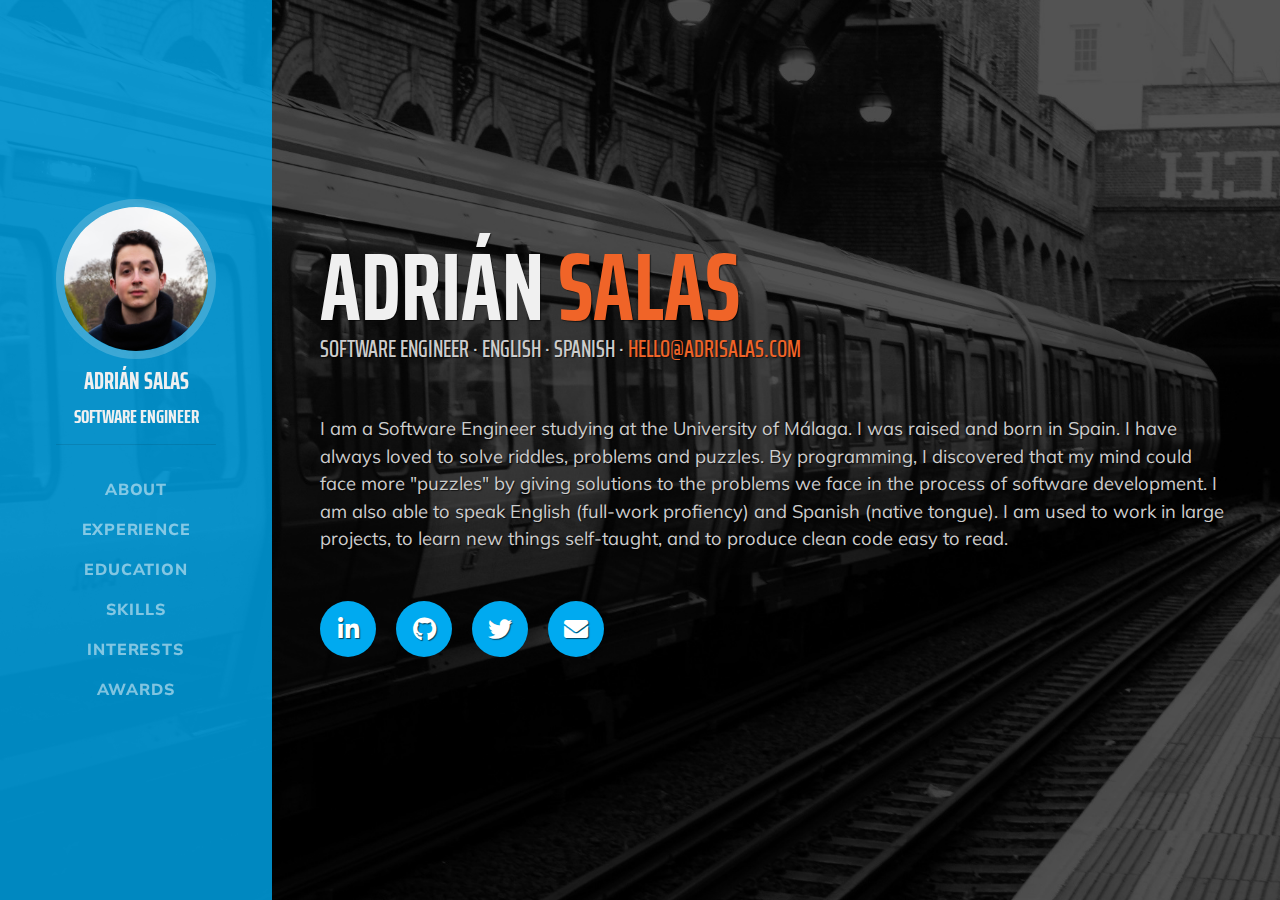
==== commit 909a4a1e: "Edit Images" ====
--- a/index.html
+++ b/index.html
@@ -5,8 +5,10 @@
 
   <meta charset="utf-8">
   <meta name="viewport" content="width=device-width, initial-scale=1, shrink-to-fit=no">
+  <link rel="shortcut icon" href="img/logo_st.ico">
   <meta name="description"
-    content="Adrián Salas Troya is a Software Engineer specialized in agile methodologies. This webpage is his portfolio">
+    content="Adrián Salas Troya is an university student studying Sofware Engineering in Malaga. He has robust skills on Software
+    Development and a width knowdledge in different technologies.">
   <meta name="keywords" content="Adrián, Salas, Troya, Software, Engineer">
   <meta name="author" content="Adrian Salas">
 
@@ -16,7 +18,7 @@
   <link href="https://fonts.googleapis.com/css?family=Saira+Extra+Condensed:500,700" rel="stylesheet">
   <link href="https://fonts.googleapis.com/css?family=Muli:400,400i,800,800i" rel="stylesheet">
   <link href="dist/fontawesome-free/css/all.min.css" rel="stylesheet">
-  <link href="css/home.css" rel="stylesheet">
+  <link href="css/main.css" rel="stylesheet">
 
 </head>
 
@@ -25,7 +27,7 @@
     <a class="navbar-brand js-scroll-trigger" href="#">
       <span class="d-block d-lg-none">Adrián Salas</span>
       <span class="d-none d-lg-block">
-        <img class="img-fluid img-profile rounded-circle mx-auto mb-2" src="img/profile2.jpg" alt="">
+        <img class="img-fluid img-profile rounded-circle mx-auto mb-2" src="img/profile-new.jpg" alt="">
         <h4>ADRIÁN SALAS</h4>
         <h5>SOFTWARE ENGINEER</h5>
         <hr>
@@ -69,9 +71,11 @@
         <div class="subheading mb-5">Software Engineer · English · Spanish ·
           <a id='email'></a>
         </div>
-        <p class="lead mb-5">I am an university student studying Sofware Engineering, I have robust skills on Software
-          Development and a width knowdledge in different technologies. In this webpage you will find some of my
-          projects</p>
+        <p class="lead mb-5">I am a Software Engineer studying at the University of Málaga. I was raised and
+          born in Spain. I have always loved to solve riddles, problems and puzzles. By programming, I discovered 
+          that my mind could face more "puzzles" by giving solutions  to the problems we face in the process of software development. 
+          I am also able to speak English (full-work profiency) and Spanish (native tongue). I am used to work in large 
+          projects, to learn new things self-taught, and to produce clean code easy to read.</p>
         <div class="social-icons">
           <a href="https://es.linkedin.com/in/adrisalas">
             <i class="fab fa-linkedin-in"></i>
--- a/css/main.css
+++ b/css/main.css
@@ -0,0 +1,209 @@
+    /* 
+    *Color Pallete Old:
+    *Grey:       #5D5C61
+    *Green:      #379683
+    *LightBlue:  #7395AE
+    *Blue:       #557A95
+    *Beige:      #B1A296 
+    */
+
+    /*Ciklum colors
+    *Orange: #F06428
+    *Light Blue: #00AAF0
+    *Purple: #50468C
+    *White: #F0F0F0
+    */
+
+body {
+  font-family: 'Muli', -apple-system, BlinkMacSystemFont, 'Segoe UI', Roboto, 'Helvetica Neue', Arial, sans-serif, 'Apple Color Emoji', 'Segoe UI Emoji', 'Segoe UI Symbol', 'Noto Color Emoji';
+  padding-top: 54px;
+  color: #cdcdcd;
+  height: 100%;
+  background: url("../img/background-dark.jpg") no-repeat top center fixed;
+  background-size: cover;
+}
+
+.main-text-home {
+    text-shadow: 1px 1px 1px rgba(0, 0, 0, 0.6);
+}
+
+@media (min-width: 992px) {
+  body {
+    padding-top: 0;
+    padding-left: 17rem;
+  }
+}
+
+h1,
+h2,
+h3,
+h4,
+h5,
+h6 {
+  font-family: 'Saira Extra Condensed', -apple-system, BlinkMacSystemFont, 'Segoe UI', Roboto, 'Helvetica Neue', Arial, sans-serif, 'Apple Color Emoji', 'Segoe UI Emoji', 'Segoe UI Symbol', 'Noto Color Emoji';
+  font-weight: 700;
+  text-transform: uppercase;
+  color: #F0F0F0;
+}
+
+h1 {
+  font-size: 6rem;
+  line-height: 5.5rem;
+}
+
+h2 {
+  font-size: 3.5rem;
+}
+
+h3 {
+  font-size: 2rem;
+}
+
+p.lead {
+  font-size: 1.15rem;
+  font-weight: 400;
+}
+
+.subheading {
+  text-transform: uppercase;
+  font-weight: 500;
+  font-family: 'Saira Extra Condensed', -apple-system, BlinkMacSystemFont, 'Segoe UI', Roboto, 'Helvetica Neue', Arial, sans-serif, 'Apple Color Emoji', 'Segoe UI Emoji', 'Segoe UI Symbol', 'Noto Color Emoji';
+  font-size: 1.5rem;
+}
+
+.social-icons a {
+  display: inline-block;
+  height: 3.5rem;
+  width: 3.5rem;
+  background-color: #00AAF0;
+  color: #fff !important;
+  border-radius: 100%;
+  text-align: center;
+  font-size: 1.5rem;
+  line-height: 3.5rem;
+  margin-right: 1rem;
+}
+
+.social-icons a:last-child {
+  margin-right: 0;
+}
+
+.social-icons a:hover {
+  background-color:  #50468C;
+}
+
+.dev-icons {
+  font-size: 3rem;
+}
+
+.dev-icons .list-inline-item i:hover {
+  color: #F06428;
+}
+
+#sideNav .navbar-nav .nav-item .nav-link {
+  font-weight: 800;
+  letter-spacing: 0.05rem;
+  text-transform: uppercase;
+}
+
+#sideNav .navbar-toggler:focus {
+  outline-color: #F06428;
+}
+
+@media (min-width: 992px) {
+  #sideNav {
+    text-align: center;
+    position: fixed;
+    top: 0;
+    left: 0;
+    display: -webkit-box;
+    display: -ms-flexbox;
+    display: flex;
+    -webkit-box-orient: vertical;
+    -webkit-box-direction: normal;
+    -ms-flex-direction: column;
+    flex-direction: column;
+    width: 17rem;
+    height: 100vh;
+  }
+  #sideNav .navbar-brand {
+    display: -webkit-box;
+    display: -ms-flexbox;
+    display: flex;
+    margin: auto auto 0;
+    padding: 0.5rem;
+  }
+  #sideNav .navbar-brand .img-profile {
+    max-width: 10rem;
+    max-height: 10rem;
+    border: 0.5rem solid rgba(255, 255, 255, 0.2);
+  }
+  #sideNav .navbar-collapse {
+    display: -webkit-box;
+    display: -ms-flexbox;
+    display: flex;
+    -webkit-box-align: start;
+    -ms-flex-align: start;
+    align-items: flex-start;
+    -webkit-box-flex: 0;
+    -ms-flex-positive: 0;
+    flex-grow: 0;
+    width: 100%;
+    margin-bottom: auto;
+  }
+  #sideNav .navbar-collapse .navbar-nav {
+    -webkit-box-orient: vertical;
+    -webkit-box-direction: normal;
+    -ms-flex-direction: column;
+    flex-direction: column;
+    width: 100%;
+  }
+  #sideNav .navbar-collapse .navbar-nav .nav-item {
+    display: block;
+  }
+  #sideNav .navbar-collapse .navbar-nav .nav-item .nav-link {
+    display: block;
+  }
+}
+
+section.resume-section {
+  padding-top: 5rem !important;
+  padding-bottom: 5rem !important;
+  max-width: 75rem;
+}
+
+section.resume-section .resume-item .resume-date {
+  min-width: none;
+}
+
+@media (min-width: 768px) {
+  section.resume-section {
+    min-height: 100vh;
+  }
+  section.resume-section .resume-item .resume-date {
+    min-width: 18rem;
+  }
+}
+
+@media (min-width: 992px) {
+  section.resume-section {
+    padding-top: 3rem !important;
+    padding-bottom: 3rem !important;
+  }
+}
+
+.bg-primary {
+  background-color: #00AAF0CC !important;
+}
+
+.text-primary {
+  color: #F06428 !important;
+}
+
+a {
+  color: #F06428;
+}
+
+a:hover, a:focus, a:active {
+  color: #F06428;
+}
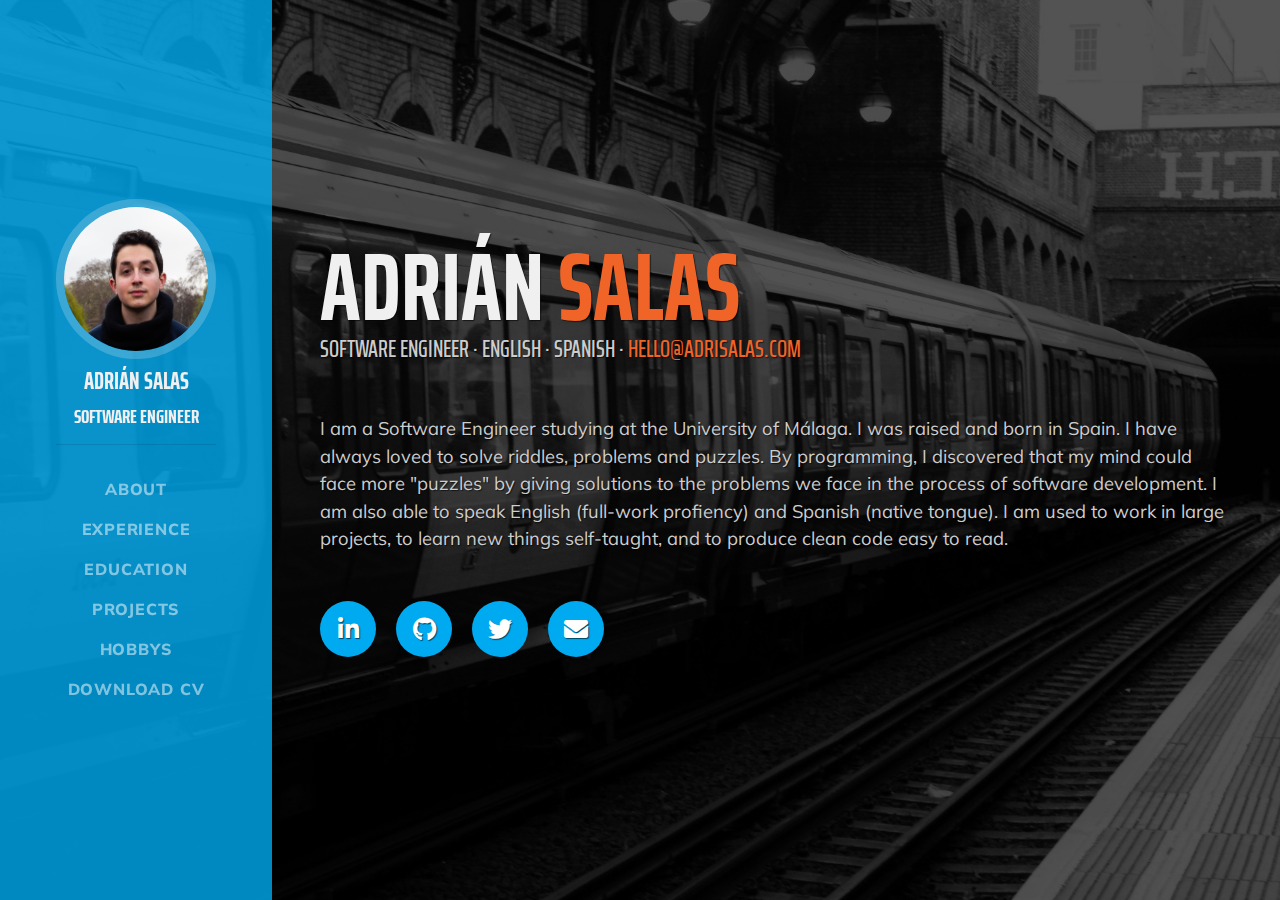
==== commit 288b3df3: "Starting to AutoGenerate pages from .md" ====
--- a/index.html
+++ b/index.html
@@ -40,22 +40,22 @@
     <div class="collapse navbar-collapse" id="navbarSupportedContent">
       <ul class="navbar-nav">
         <li class="nav-item">
-          <a class="nav-link js-scroll-trigger" href="#about">About</a>
+          <a class="nav-link js-scroll-trigger" href="#">About</a>
         </li>
         <li class="nav-item">
-          <a class="nav-link js-scroll-trigger" href="#experience">Experience</a>
+          <a class="nav-link js-scroll-trigger" href="#">Experience</a>
         </li>
         <li class="nav-item">
-          <a class="nav-link js-scroll-trigger" href="#education">Education</a>
+          <a class="nav-link js-scroll-trigger" href="#">Education</a>
         </li>
         <li class="nav-item">
-          <a class="nav-link js-scroll-trigger" href="#skills">Skills</a>
+          <a class="nav-link js-scroll-trigger" href="portfolio/">Projects</a>
         </li>
         <li class="nav-item">
-          <a class="nav-link js-scroll-trigger" href="#interests">Interests</a>
+          <a class="nav-link js-scroll-trigger" href="#">Hobbys</a>
         </li>
         <li class="nav-item">
-          <a class="nav-link js-scroll-trigger" href="#awards">Awards</a>
+          <a class="nav-link js-scroll-trigger" href="#">Download CV</a>
         </li>
       </ul>
     </div>
--- a/css/main.css
+++ b/css/main.css
@@ -13,7 +13,9 @@
     *Purple: #50468C
     *White: #F0F0F0
     */
-
+html {
+  height: 100%;
+}
 body {
   font-family: 'Muli', -apple-system, BlinkMacSystemFont, 'Segoe UI', Roboto, 'Helvetica Neue', Arial, sans-serif, 'Apple Color Emoji', 'Segoe UI Emoji', 'Segoe UI Symbol', 'Noto Color Emoji';
   padding-top: 54px;
@@ -21,10 +23,13 @@
   height: 100%;
   background: url("../img/background-dark.jpg") no-repeat top center fixed;
   background-size: cover;
+  height: 100%;
 }
 
 .main-text-home {
     text-shadow: 1px 1px 1px rgba(0, 0, 0, 0.6);
+    min-height: 100%;
+    height: 100%;
 }
 
 @media (min-width: 992px) {
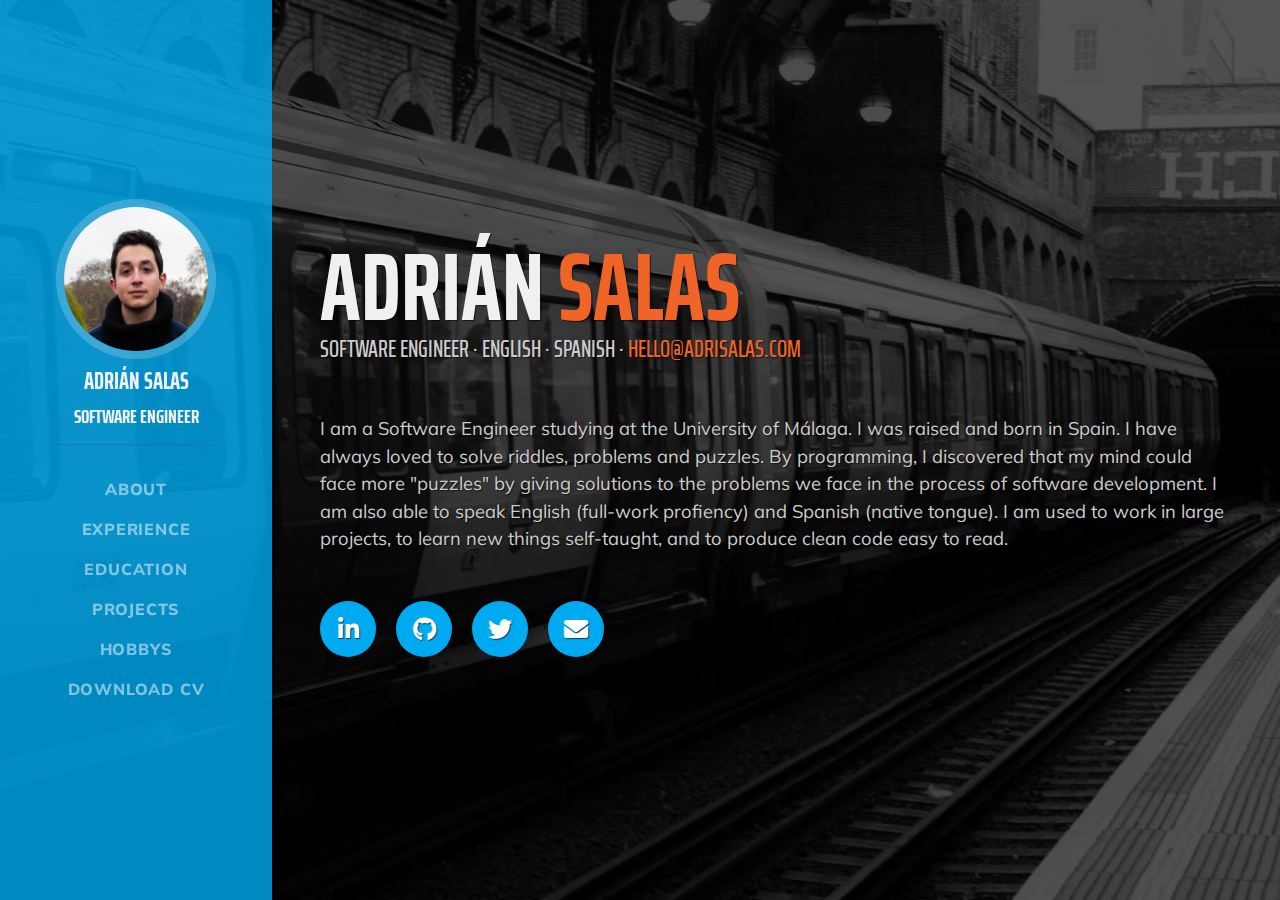
==== commit 3ccbddcd: "Add all sections" ====
--- a/index.html
+++ b/index.html
@@ -6,8 +6,7 @@
   <meta charset="utf-8">
   <meta name="viewport" content="width=device-width, initial-scale=1, shrink-to-fit=no">
   <link rel="shortcut icon" href="img/logo_st.ico">
-  <meta name="description"
-    content="Adrián Salas Troya is an university student studying Sofware Engineering in Malaga. He has robust skills on Software
+  <meta name="description" content="Adrián Salas Troya is an university student studying Sofware Engineering in Malaga. He has robust skills on Software
     Development and a width knowdledge in different technologies.">
   <meta name="keywords" content="Adrián, Salas, Troya, Software, Engineer">
   <meta name="author" content="Adrian Salas">
@@ -43,19 +42,19 @@
           <a class="nav-link js-scroll-trigger" href="#">About</a>
         </li>
         <li class="nav-item">
-          <a class="nav-link js-scroll-trigger" href="#">Experience</a>
+          <a class="nav-link js-scroll-trigger" href="experience/">Experience</a>
         </li>
         <li class="nav-item">
-          <a class="nav-link js-scroll-trigger" href="#">Education</a>
+          <a class="nav-link js-scroll-trigger" href="education/">Education</a>
         </li>
         <li class="nav-item">
           <a class="nav-link js-scroll-trigger" href="portfolio/">Projects</a>
         </li>
         <li class="nav-item">
-          <a class="nav-link js-scroll-trigger" href="#">Hobbys</a>
+          <a class="nav-link js-scroll-trigger" href="hobbys/">Hobbys</a>
         </li>
         <li class="nav-item">
-          <a class="nav-link js-scroll-trigger" href="#">Download CV</a>
+          <a class="nav-link js-scroll-trigger" href="CV.pdf" target="_blank">Download CV</a>
         </li>
       </ul>
     </div>
@@ -72,9 +71,10 @@
           <a id='email'></a>
         </div>
         <p class="lead mb-5">I am a Software Engineer studying at the University of Málaga. I was raised and
-          born in Spain. I have always loved to solve riddles, problems and puzzles. By programming, I discovered 
-          that my mind could face more "puzzles" by giving solutions  to the problems we face in the process of software development. 
-          I am also able to speak English (full-work profiency) and Spanish (native tongue). I am used to work in large 
+          born in Spain. I have always loved to solve riddles, problems and puzzles. By programming, I discovered
+          that my mind could face more "puzzles" by giving solutions to the problems we face in the process of software
+          development.
+          I am also able to speak English (full-work profiency) and Spanish (native tongue). I am used to work in large
           projects, to learn new things self-taught, and to produce clean code easy to read.</p>
         <div class="social-icons">
           <a href="https://es.linkedin.com/in/adrisalas">
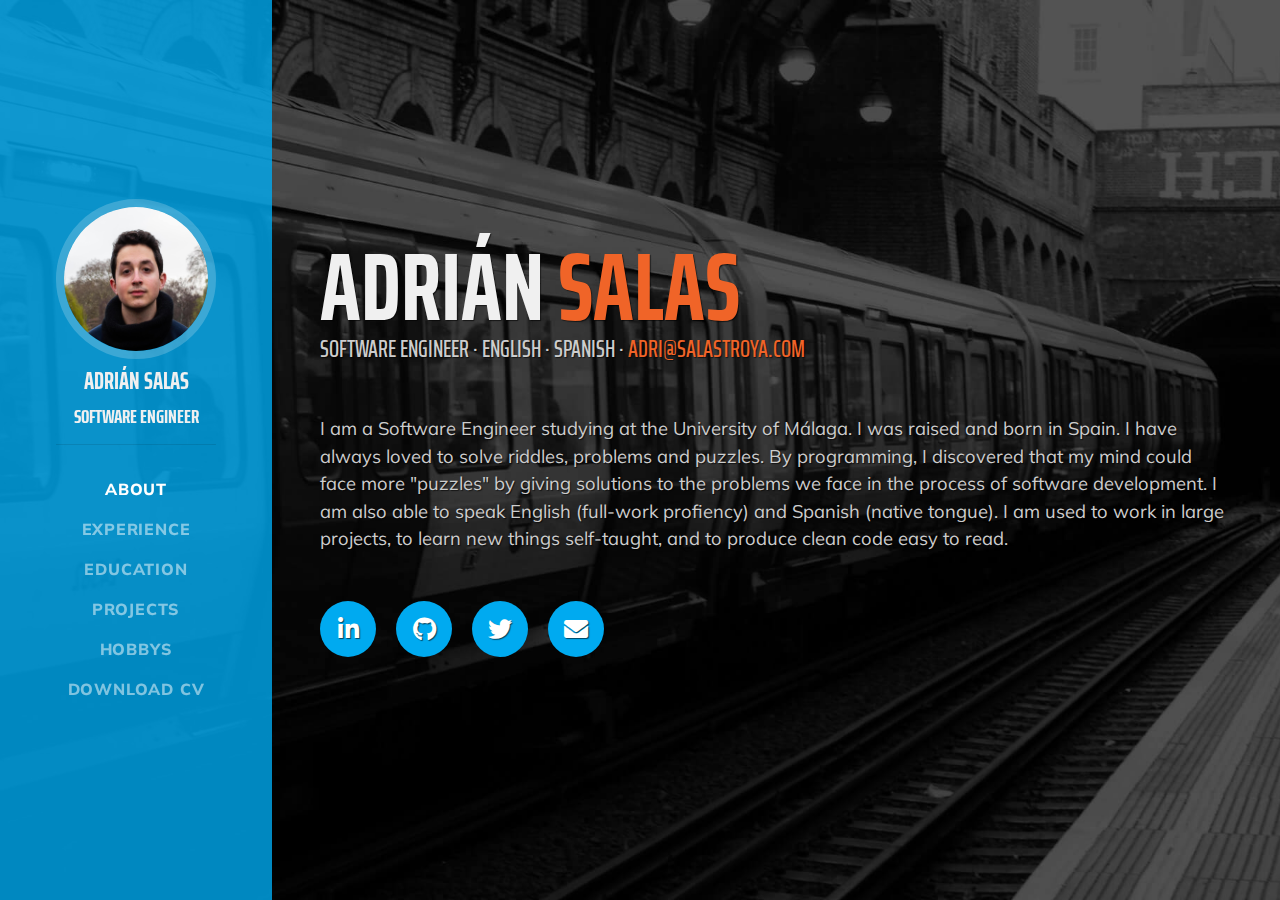
==== commit 25cb495d: "NavBar selected item" ====
--- a/index.html
+++ b/index.html
@@ -39,7 +39,7 @@
     <div class="collapse navbar-collapse" id="navbarSupportedContent">
       <ul class="navbar-nav">
         <li class="nav-item">
-          <a class="nav-link js-scroll-trigger" href="#">About</a>
+          <a class="nav-link js-scroll-trigger active" href="">About</a>
         </li>
         <li class="nav-item">
           <a class="nav-link js-scroll-trigger" href="experience/">Experience</a>
--- a/css/main.css
+++ b/css/main.css
@@ -198,7 +198,13 @@
 }
 
 .bg-primary {
-  background-color: #00AAF0CC !important;
+  background-color: rgb(0, 168, 240) !important;
+}
+
+@media (min-width: 992px) {
+  .bg-primary {
+    background-color: #00AAF0CC !important;
+  }
 }
 
 .text-primary {
